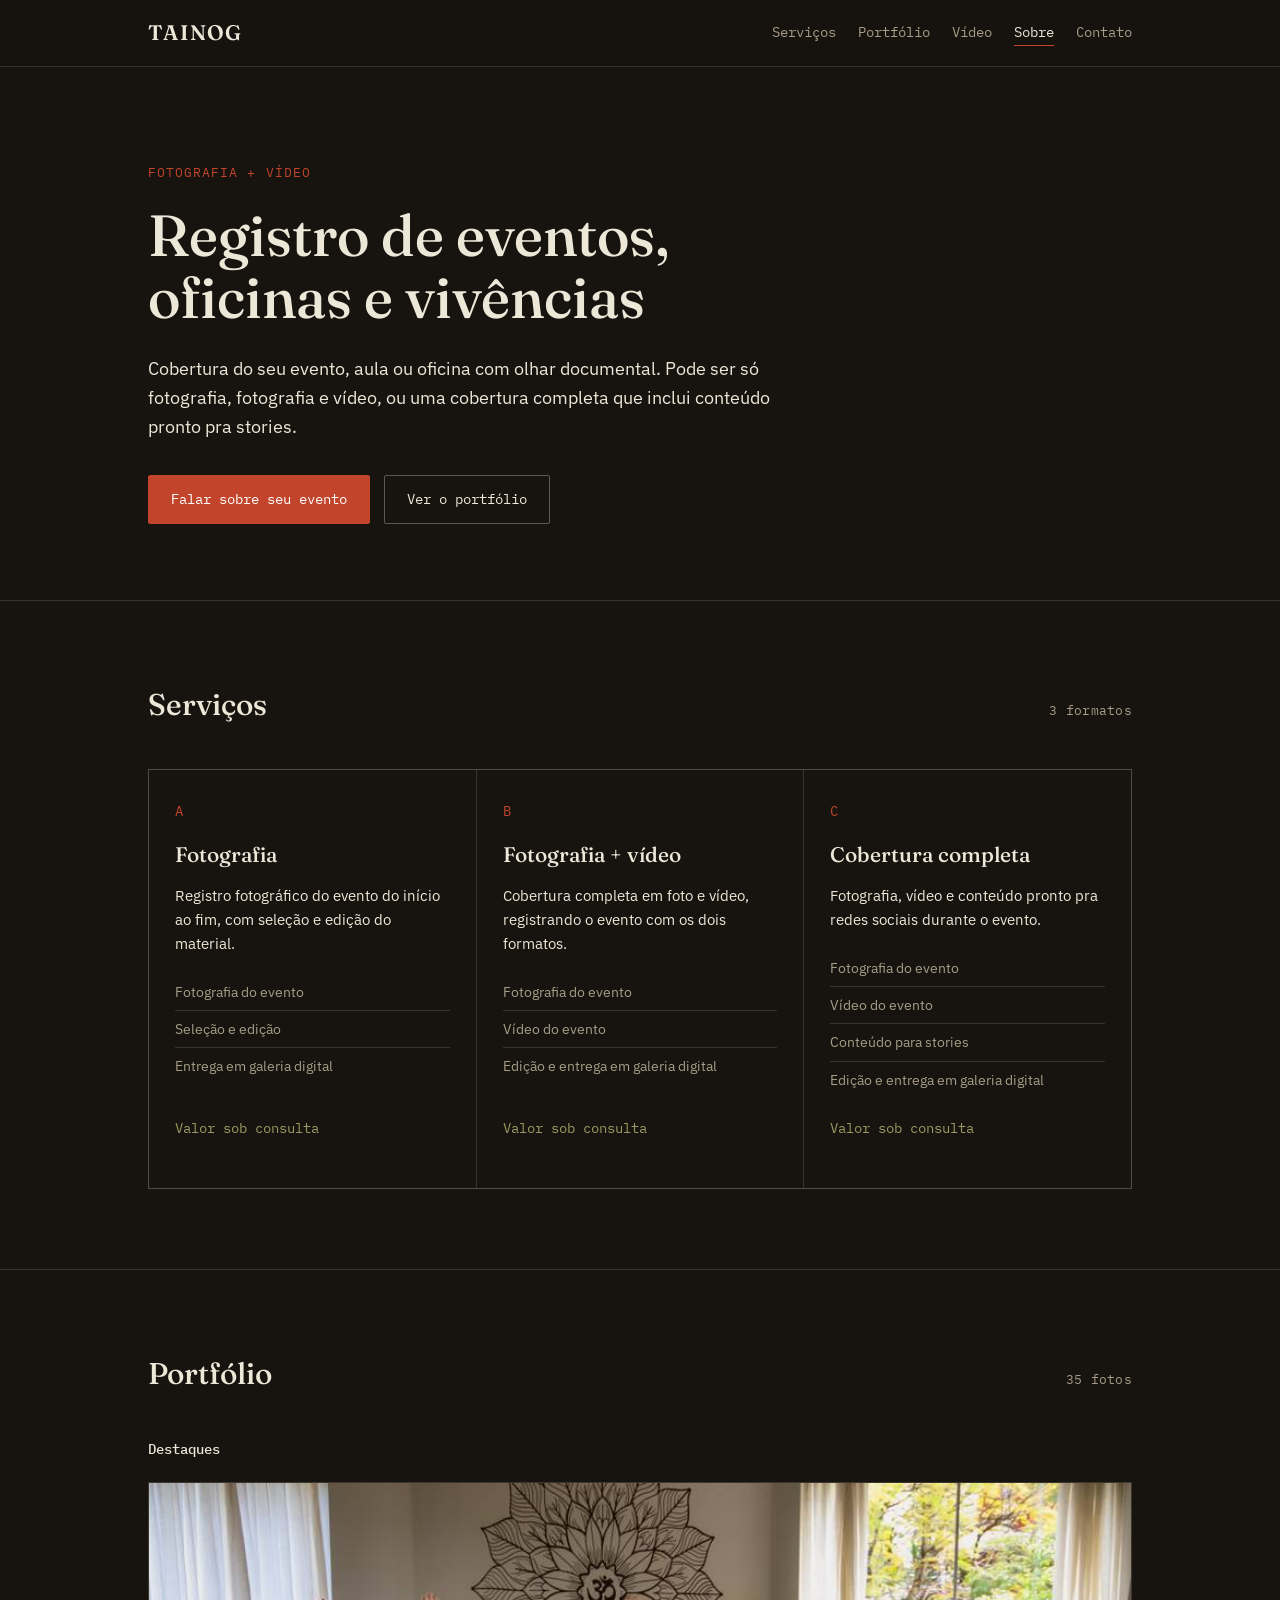
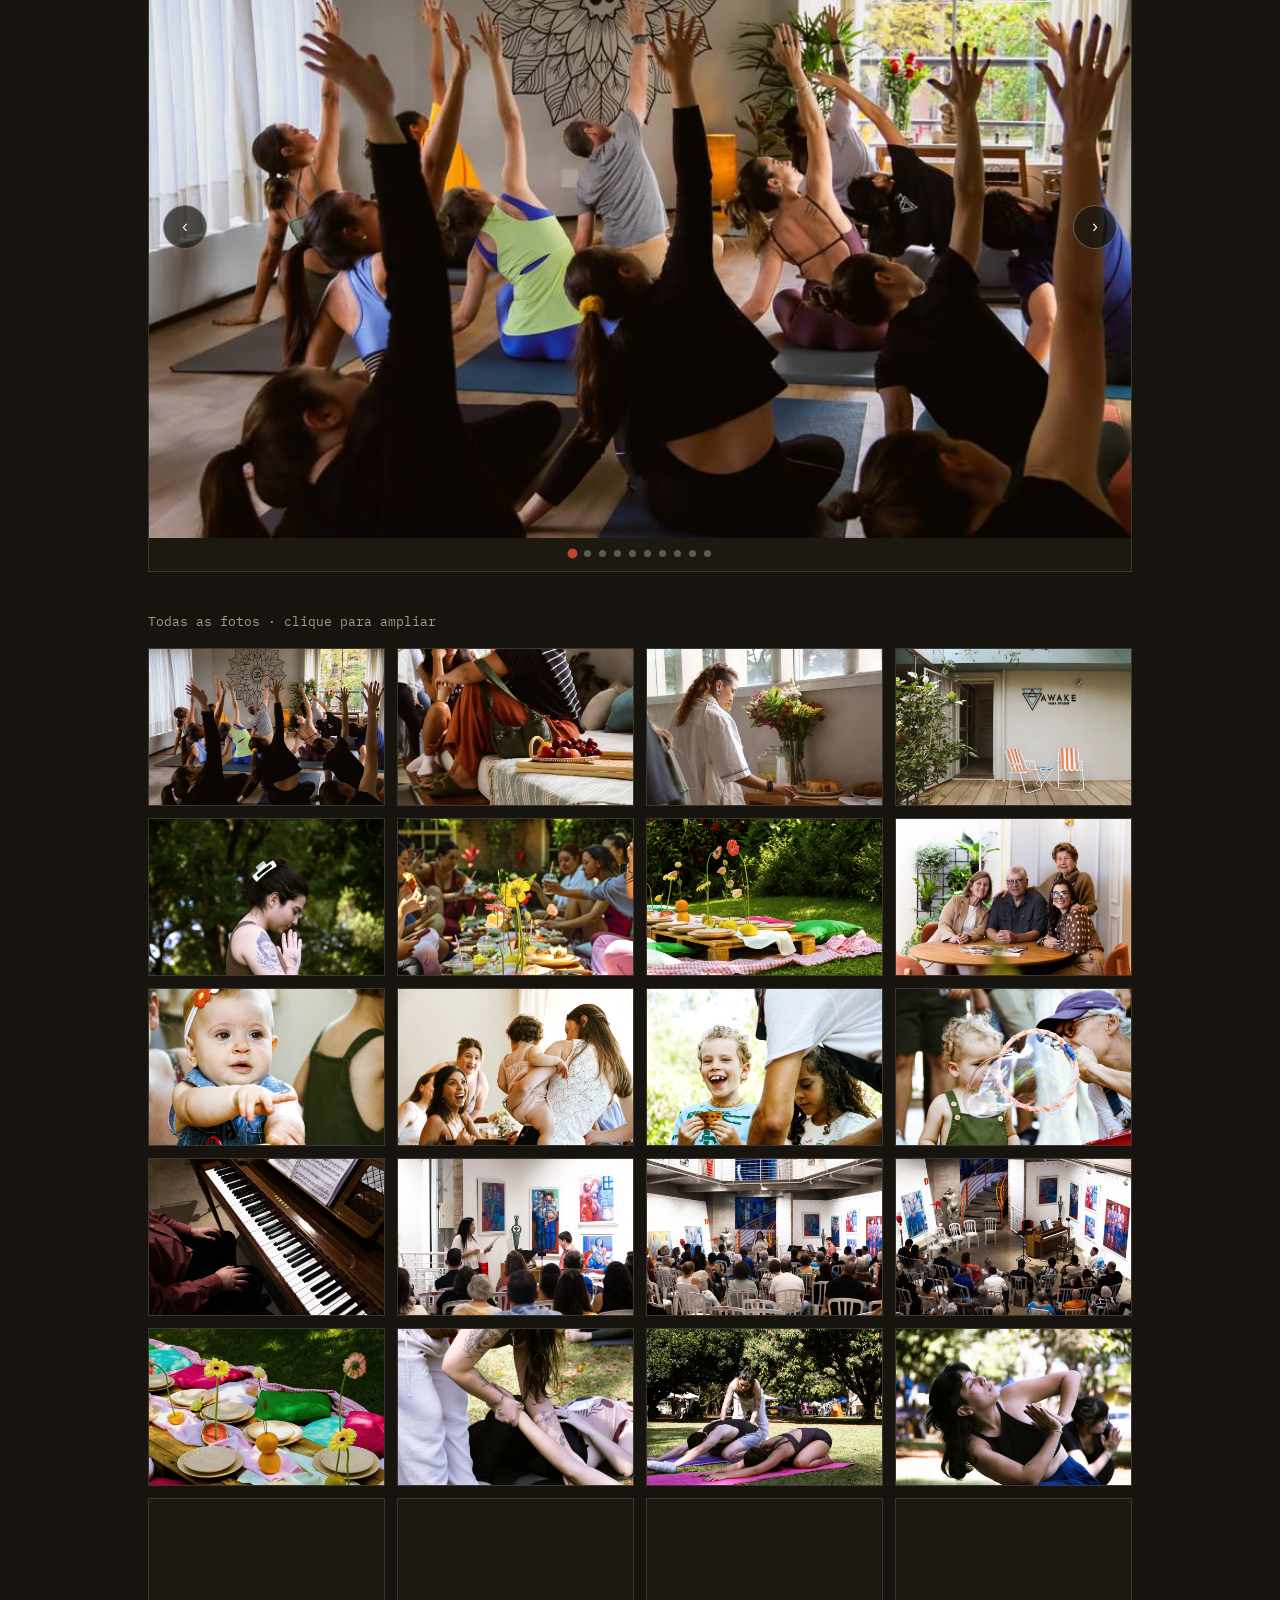
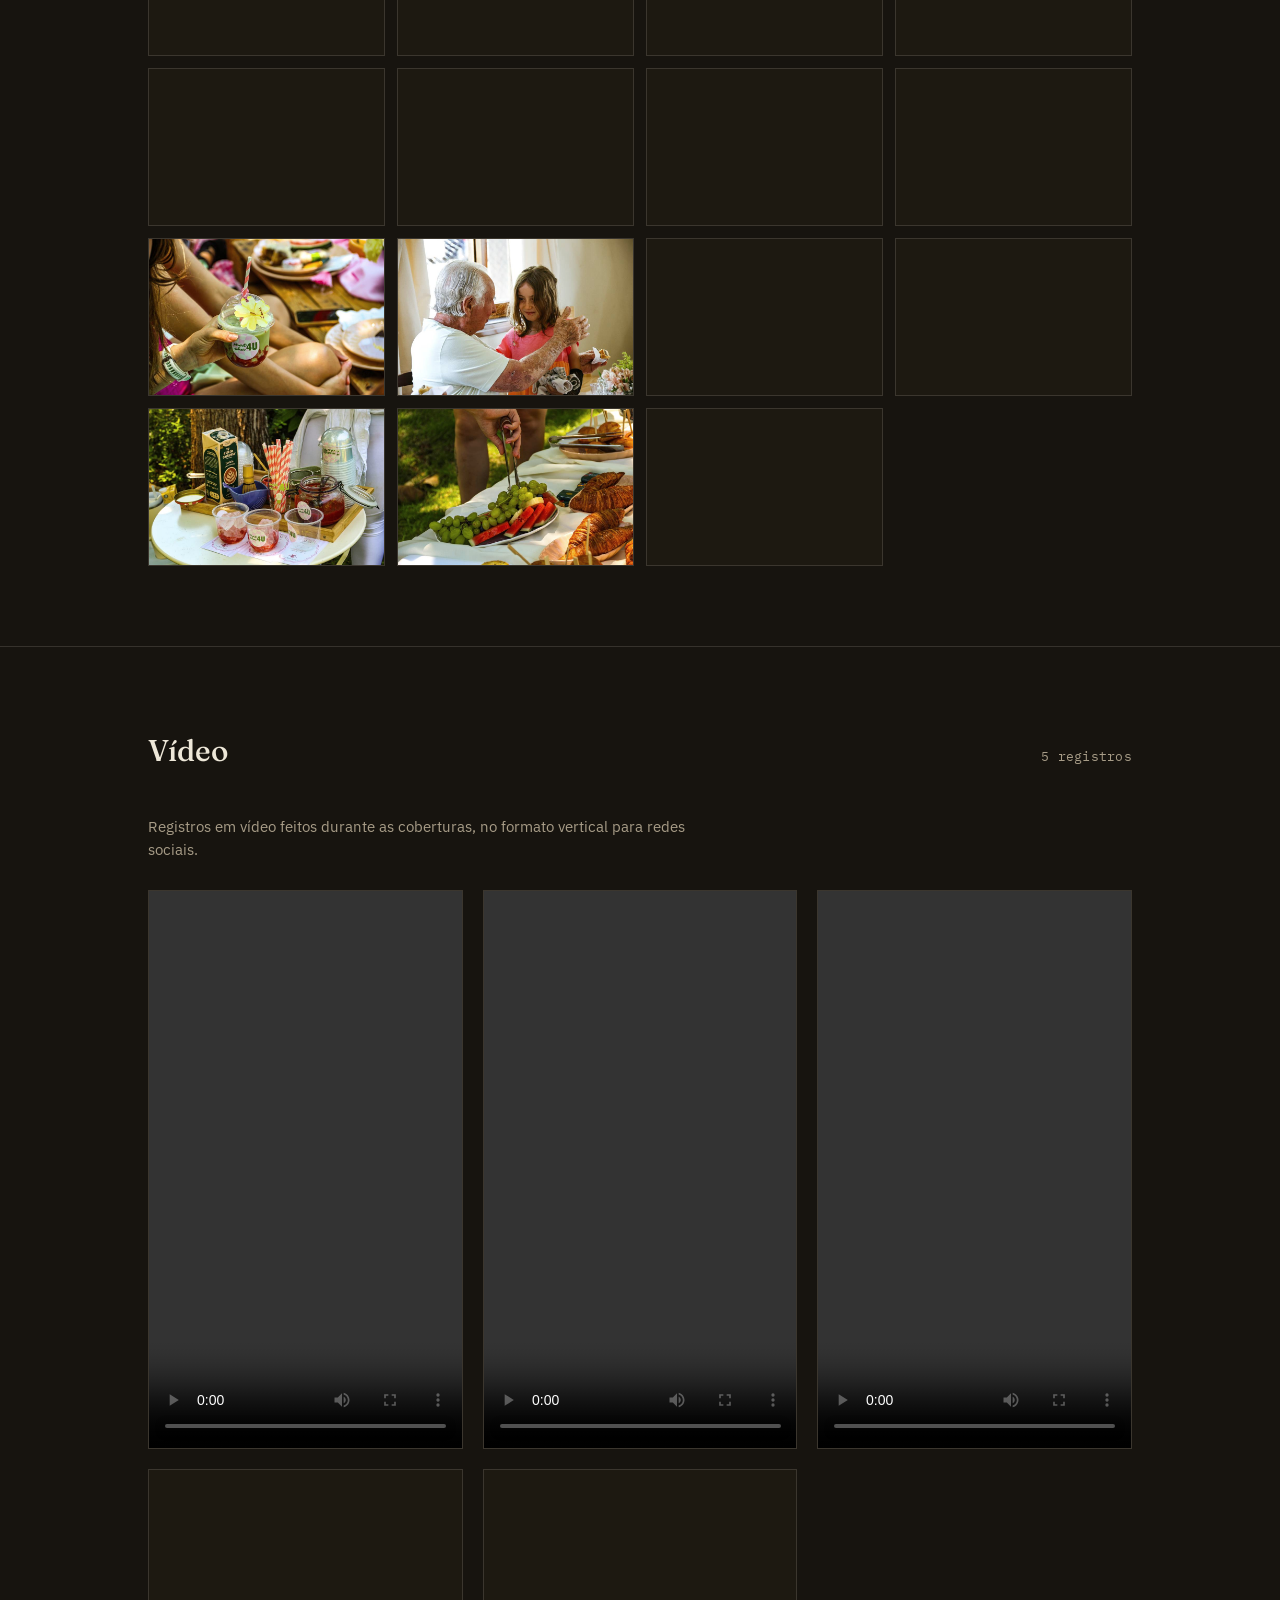
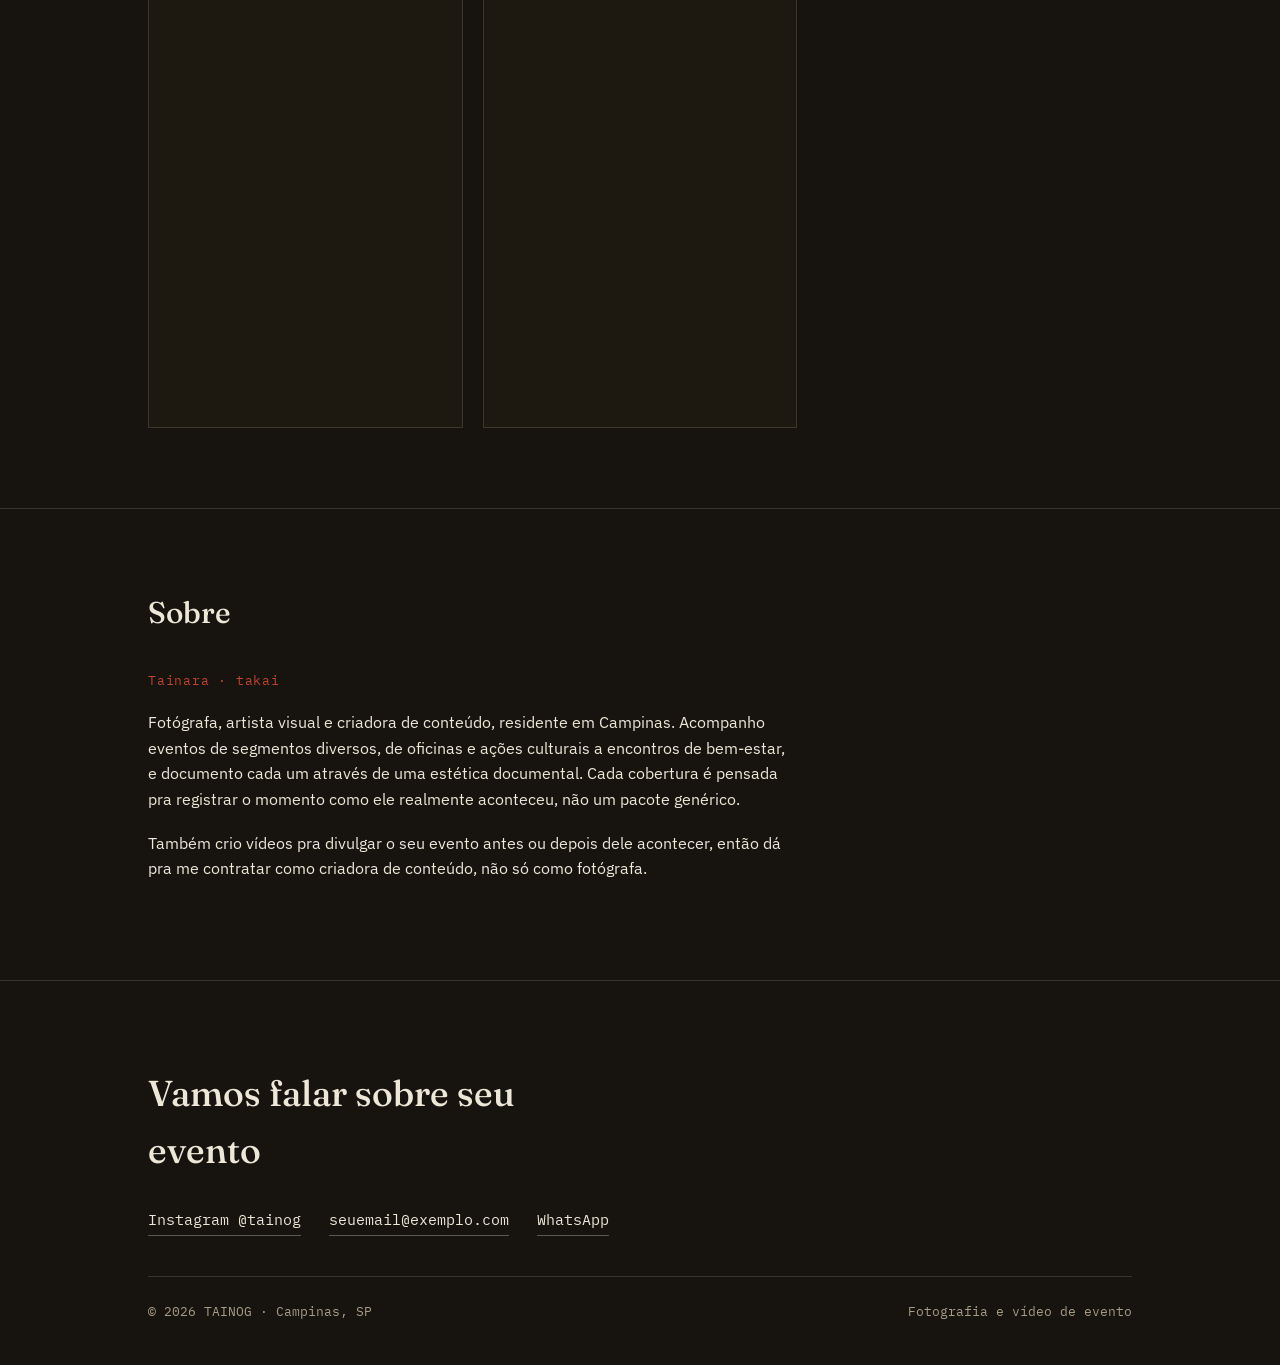
==== index.html @ c6b7bd03 "Transforma o portfólio HTML único em site estático para GitHub Pages O arquivo original tinha 13 MB " ====
<!DOCTYPE html>
<html lang="pt-BR">
<head>
<meta charset="UTF-8">
<meta name="viewport" content="width=device-width, initial-scale=1">
<title>TAINOG — Fotografia e vídeo de evento em Campinas</title>
<meta name="description" content="Cobertura fotográfica e de vídeo para eventos, oficinas e vivências, com olhar documental. Campinas e região.">
<meta name="author" content="Tainara · takai">
<meta name="theme-color" content="#17140f">
<link rel="canonical" href="https://somostakai.github.io/tainog/">

<meta property="og:type" content="website">
<meta property="og:locale" content="pt_BR">
<meta property="og:site_name" content="TAINOG">
<meta property="og:title" content="TAINOG — Fotografia e vídeo de evento">
<meta property="og:description" content="Cobertura fotográfica e de vídeo para eventos, oficinas e vivências, com olhar documental.">
<meta property="og:url" content="https://somostakai.github.io/tainog/">
<meta property="og:image" content="https://somostakai.github.io/tainog/assets/img/portfolio/foto-01.jpg">
<meta name="twitter:card" content="summary_large_image">

<link rel="icon" href="assets/img/favicon.svg" type="image/svg+xml">
<link rel="preconnect" href="https://fonts.googleapis.com">
<link rel="preconnect" href="https://fonts.gstatic.com" crossorigin>
<link href="https://fonts.googleapis.com/css2?family=Fraunces:opsz,wght@9..144,400;9..144,500;9..144,600&amp;family=IBM+Plex+Sans:wght@400;500&amp;family=IBM+Plex+Mono:wght@400;500&amp;display=swap" rel="stylesheet">
<link rel="stylesheet" href="assets/css/style.css">
</head>
<body>

<a class="skip-link" href="#conteudo">Pular para o conteúdo</a>

<header class="site-header">
  <div class="wrap">
    <a class="brand" href="#top">TAINOG</a>
    <button class="nav-toggle" type="button" aria-expanded="false" aria-controls="site-nav">MENU</button>
    <nav class="site-nav" id="site-nav" aria-label="Navegação principal">
      <ul>
        <li><a href="#servicos">Serviços</a></li>
        <li><a href="#portfolio">Portfólio</a></li>
        <li><a href="#video">Vídeo</a></li>
        <li><a href="#sobre">Sobre</a></li>
        <li><a href="#contato">Contato</a></li>
      </ul>
    </nav>
  </div>
</header>

<main id="conteudo">

  <section class="hero" id="top">
    <div class="wrap">
      <p class="eyebrow">Fotografia + vídeo</p>
      <h1>Registro de eventos, oficinas e vivências</h1>
      <p class="lead">Cobertura do seu evento, aula ou oficina com olhar documental. Pode ser só fotografia, fotografia e vídeo, ou uma cobertura completa que inclui conteúdo pronto pra stories.</p>
      <div class="hero-actions">
        <a class="btn btn-primary" href="#contato">Falar sobre seu evento</a>
        <a class="btn btn-ghost" href="#portfolio">Ver o portfólio</a>
      </div>
    </div>
  </section>

  <section class="section" id="servicos">
    <div class="wrap">
      <div class="section-head">
        <h2>Serviços</h2>
        <p class="count mono">3 formatos</p>
      </div>
      <div class="services">

        <article class="service">
          <span class="letter" aria-hidden="true">A</span>
          <h3>Fotografia</h3>
          <p>Registro fotográfico do evento do início ao fim, com seleção e edição do material.</p>
          <ul>
            <li>Fotografia do evento</li>
            <li>Seleção e edição</li>
            <li>Entrega em galeria digital</li>
          </ul>
          <p class="price">Valor sob consulta</p>
        </article>

        <article class="service">
          <span class="letter" aria-hidden="true">B</span>
          <h3>Fotografia + vídeo</h3>
          <p>Cobertura completa em foto e vídeo, registrando o evento com os dois formatos.</p>
          <ul>
            <li>Fotografia do evento</li>
            <li>Vídeo do evento</li>
            <li>Edição e entrega em galeria digital</li>
          </ul>
          <p class="price">Valor sob consulta</p>
        </article>

        <article class="service">
          <span class="letter" aria-hidden="true">C</span>
          <h3>Cobertura completa</h3>
          <p>Fotografia, vídeo e conteúdo pronto pra redes sociais durante o evento.</p>
          <ul>
            <li>Fotografia do evento</li>
            <li>Vídeo do evento</li>
            <li>Conteúdo para stories</li>
            <li>Edição e entrega em galeria digital</li>
          </ul>
          <p class="price">Valor sob consulta</p>
        </article>

      </div>
    </div>
  </section>

  <section class="section" id="portfolio">
    <div class="wrap">
      <div class="section-head">
        <h2>Portfólio</h2>
        <p class="count mono">35 fotos</p>
      </div>

      <h3 class="subhead">Destaques</h3>

      <div class="carousel" id="carousel" role="region" aria-roledescription="carrossel" aria-label="Fotos em destaque">
        <div class="carousel-viewport">
          <div class="carousel-slide is-active" role="group" aria-roledescription="slide" aria-label="Foto 1 de 10">
            <img src="assets/img/portfolio/foto-01.jpg" width="900" height="600" alt="Registro fotográfico de evento — foto 1" loading="eager" decoding="async" fetchpriority="high">
          </div>
          <div class="carousel-slide" aria-hidden="true" role="group" aria-roledescription="slide" aria-label="Foto 2 de 10">
            <img src="assets/img/portfolio/foto-02.jpg" width="900" height="600" alt="Registro fotográfico de evento — foto 2" loading="lazy" decoding="async">
          </div>
          <div class="carousel-slide" aria-hidden="true" role="group" aria-roledescription="slide" aria-label="Foto 3 de 10">
            <img src="assets/img/portfolio/foto-03.jpg" width="900" height="600" alt="Registro fotográfico de evento — foto 3" loading="lazy" decoding="async">
          </div>
          <div class="carousel-slide" aria-hidden="true" role="group" aria-roledescription="slide" aria-label="Foto 4 de 10">
            <img src="assets/img/portfolio/foto-04.jpg" width="900" height="600" alt="Registro fotográfico de evento — foto 4" loading="lazy" decoding="async">
          </div>
          <div class="carousel-slide" aria-hidden="true" role="group" aria-roledescription="slide" aria-label="Foto 5 de 10">
            <img src="assets/img/portfolio/foto-05.jpg" width="900" height="600" alt="Registro fotográfico de evento — foto 5" loading="lazy" decoding="async">
          </div>
          <div class="carousel-slide" aria-hidden="true" role="group" aria-roledescription="slide" aria-label="Foto 6 de 10">
            <img src="assets/img/portfolio/foto-06.jpg" width="900" height="600" alt="Registro fotográfico de evento — foto 6" loading="lazy" decoding="async">
          </div>
          <div class="carousel-slide" aria-hidden="true" role="group" aria-roledescription="slide" aria-label="Foto 7 de 10">
            <img src="assets/img/portfolio/foto-07.jpg" width="900" height="600" alt="Registro fotográfico de evento — foto 7" loading="lazy" decoding="async">
          </div>
          <div class="carousel-slide" aria-hidden="true" role="group" aria-roledescription="slide" aria-label="Foto 8 de 10">
            <img src="assets/img/portfolio/foto-08.jpg" width="900" height="600" alt="Registro fotográfico de evento — foto 8" loading="lazy" decoding="async">
          </div>
          <div class="carousel-slide" aria-hidden="true" role="group" aria-roledescription="slide" aria-label="Foto 9 de 10">
            <img src="assets/img/portfolio/foto-09.jpg" width="900" height="600" alt="Registro fotográfico de evento — foto 9" loading="lazy" decoding="async">
          </div>
          <div class="carousel-slide" aria-hidden="true" role="group" aria-roledescription="slide" aria-label="Foto 10 de 10">
            <img src="assets/img/portfolio/foto-10.jpg" width="900" height="600" alt="Registro fotográfico de evento — foto 10" loading="lazy" decoding="async">
          </div>
        </div>
        <button class="carousel-btn carousel-prev" type="button" aria-label="Foto anterior">&#8249;</button>
        <button class="carousel-btn carousel-next" type="button" aria-label="Próxima foto">&#8250;</button>
        <div class="carousel-dots" id="carousel-dots"></div>
      </div>

      <p class="gallery-label">Todas as fotos · clique para ampliar</p>
      <ul class="gallery" id="gallery">
          <li>
            <button type="button" aria-label="Abrir foto 1 de 35 em tela cheia">
              <img src="assets/img/portfolio/foto-01.jpg" data-full="assets/img/portfolio/foto-01.jpg" width="900" height="600" alt="Registro fotográfico de evento — foto 1" loading="lazy" decoding="async">
            </button>
          </li>
          <li>
            <button type="button" aria-label="Abrir foto 2 de 35 em tela cheia">
              <img src="assets/img/portfolio/foto-02.jpg" data-full="assets/img/portfolio/foto-02.jpg" width="900" height="600" alt="Registro fotográfico de evento — foto 2" loading="lazy" decoding="async">
            </button>
          </li>
          <li>
            <button type="button" aria-label="Abrir foto 3 de 35 em tela cheia">
              <img src="assets/img/portfolio/foto-03.jpg" data-full="assets/img/portfolio/foto-03.jpg" width="900" height="600" alt="Registro fotográfico de evento — foto 3" loading="lazy" decoding="async">
            </button>
          </li>
          <li>
            <button type="button" aria-label="Abrir foto 4 de 35 em tela cheia">
              <img src="assets/img/portfolio/foto-04.jpg" data-full="assets/img/portfolio/foto-04.jpg" width="900" height="600" alt="Registro fotográfico de evento — foto 4" loading="lazy" decoding="async">
            </button>
          </li>
          <li>
            <button type="button" aria-label="Abrir foto 5 de 35 em tela cheia">
              <img src="assets/img/portfolio/foto-05.jpg" data-full="assets/img/portfolio/foto-05.jpg" width="900" height="600" alt="Registro fotográfico de evento — foto 5" loading="lazy" decoding="async">
            </button>
          </li>
          <li>
            <button type="button" aria-label="Abrir foto 6 de 35 em tela cheia">
              <img src="assets/img/portfolio/foto-06.jpg" data-full="assets/img/portfolio/foto-06.jpg" width="900" height="600" alt="Registro fotográfico de evento — foto 6" loading="lazy" decoding="async">
            </button>
          </li>
          <li>
            <button type="button" aria-label="Abrir foto 7 de 35 em tela cheia">
              <img src="assets/img/portfolio/foto-07.jpg" data-full="assets/img/portfolio/foto-07.jpg" width="900" height="600" alt="Registro fotográfico de evento — foto 7" loading="lazy" decoding="async">
            </button>
          </li>
          <li>
            <button type="button" aria-label="Abrir foto 8 de 35 em tela cheia">
              <img src="assets/img/portfolio/foto-08.jpg" data-full="assets/img/portfolio/foto-08.jpg" width="900" height="600" alt="Registro fotográfico de evento — foto 8" loading="lazy" decoding="async">
            </button>
          </li>
          <li>
            <button type="button" aria-label="Abrir foto 9 de 35 em tela cheia">
              <img src="assets/img/portfolio/foto-09.jpg" data-full="assets/img/portfolio/foto-09.jpg" width="900" height="600" alt="Registro fotográfico de evento — foto 9" loading="lazy" decoding="async">
            </button>
          </li>
          <li>
            <button type="button" aria-label="Abrir foto 10 de 35 em tela cheia">
              <img src="assets/img/portfolio/foto-10.jpg" data-full="assets/img/portfolio/foto-10.jpg" width="900" height="600" alt="Registro fotográfico de evento — foto 10" loading="lazy" decoding="async">
            </button>
          </li>
          <li>
            <button type="button" aria-label="Abrir foto 11 de 35 em tela cheia">
              <img src="assets/img/portfolio/foto-11.jpg" data-full="assets/img/portfolio/foto-11.jpg" width="900" height="600" alt="Registro fotográfico de evento — foto 11" loading="lazy" decoding="async">
            </button>
          </li>
          <li>
            <button type="button" aria-label="Abrir foto 12 de 35 em tela cheia">
              <img src="assets/img/portfolio/foto-12.jpg" data-full="assets/img/portfolio/foto-12.jpg" width="900" height="600" alt="Registro fotográfico de evento — foto 12" loading="lazy" decoding="async">
            </button>
          </li>
          <li>
            <button type="button" aria-label="Abrir foto 13 de 35 em tela cheia">
              <img src="assets/img/portfolio/foto-13.jpg" data-full="assets/img/portfolio/foto-13.jpg" width="900" height="600" alt="Registro fotográfico de evento — foto 13" loading="lazy" decoding="async">
            </button>
          </li>
          <li>
            <button type="button" aria-label="Abrir foto 14 de 35 em tela cheia">
              <img src="assets/img/portfolio/foto-14.jpg" data-full="assets/img/portfolio/foto-14.jpg" width="900" height="600" alt="Registro fotográfico de evento — foto 14" loading="lazy" decoding="async">
            </button>
          </li>
          <li>
            <button type="button" aria-label="Abrir foto 15 de 35 em tela cheia">
              <img src="assets/img/portfolio/foto-15.jpg" data-full="assets/img/portfolio/foto-15.jpg" width="900" height="600" alt="Registro fotográfico de evento — foto 15" loading="lazy" decoding="async">
            </button>
          </li>
          <li>
            <button type="button" aria-label="Abrir foto 16 de 35 em tela cheia">
              <img src="assets/img/portfolio/foto-16.jpg" data-full="assets/img/portfolio/foto-16.jpg" width="900" height="600" alt="Registro fotográfico de evento — foto 16" loading="lazy" decoding="async">
            </button>
          </li>
          <li>
            <button type="button" aria-label="Abrir foto 17 de 35 em tela cheia">
              <img src="assets/img/portfolio/foto-17.jpg" data-full="assets/img/portfolio/foto-17.jpg" width="900" height="600" alt="Registro fotográfico de evento — foto 17" loading="lazy" decoding="async">
            </button>
          </li>
          <li>
            <button type="button" aria-label="Abrir foto 18 de 35 em tela cheia">
              <img src="assets/img/portfolio/foto-18.jpg" data-full="assets/img/portfolio/foto-18.jpg" width="900" height="600" alt="Registro fotográfico de evento — foto 18" loading="lazy" decoding="async">
            </button>
          </li>
          <li>
            <button type="button" aria-label="Abrir foto 19 de 35 em tela cheia">
              <img src="assets/img/portfolio/foto-19.jpg" data-full="assets/img/portfolio/foto-19.jpg" width="900" height="600" alt="Registro fotográfico de evento — foto 19" loading="lazy" decoding="async">
            </button>
          </li>
          <li>
            <button type="button" aria-label="Abrir foto 20 de 35 em tela cheia">
              <img src="assets/img/portfolio/foto-20.jpg" data-full="assets/img/portfolio/foto-20.jpg" width="900" height="600" alt="Registro fotográfico de evento — foto 20" loading="lazy" decoding="async">
            </button>
          </li>
          <li>
            <button type="button" aria-label="Abrir foto 21 de 35 em tela cheia">
              <img src="assets/img/portfolio/foto-21.jpg" data-full="assets/img/portfolio/foto-21.jpg" width="900" height="600" alt="Registro fotográfico de evento — foto 21" loading="lazy" decoding="async">
            </button>
          </li>
          <li>
            <button type="button" aria-label="Abrir foto 22 de 35 em tela cheia">
              <img src="assets/img/portfolio/foto-22.jpg" data-full="assets/img/portfolio/foto-22.jpg" width="900" height="600" alt="Registro fotográfico de evento — foto 22" loading="lazy" decoding="async">
            </button>
          </li>
          <li>
            <button type="button" aria-label="Abrir foto 23 de 35 em tela cheia">
              <img src="assets/img/portfolio/foto-23.jpg" data-full="assets/img/portfolio/foto-23.jpg" width="900" height="600" alt="Registro fotográfico de evento — foto 23" loading="lazy" decoding="async">
            </button>
          </li>
          <li>
            <button type="button" aria-label="Abrir foto 24 de 35 em tela cheia">
              <img src="assets/img/portfolio/foto-24.jpg" data-full="assets/img/portfolio/foto-24.jpg" width="900" height="600" alt="Registro fotográfico de evento — foto 24" loading="lazy" decoding="async">
            </button>
          </li>
          <li>
            <button type="button" aria-label="Abrir foto 25 de 35 em tela cheia">
              <img src="assets/img/portfolio/foto-25.jpg" data-full="assets/img/portfolio/foto-25.jpg" width="900" height="600" alt="Registro fotográfico de evento — foto 25" loading="lazy" decoding="async">
            </button>
          </li>
          <li>
            <button type="button" aria-label="Abrir foto 26 de 35 em tela cheia">
              <img src="assets/img/portfolio/foto-26.jpg" data-full="assets/img/portfolio/foto-26.jpg" width="900" height="600" alt="Registro fotográfico de evento — foto 26" loading="lazy" decoding="async">
            </button>
          </li>
          <li>
            <button type="button" aria-label="Abrir foto 27 de 35 em tela cheia">
              <img src="assets/img/portfolio/foto-27.jpg" data-full="assets/img/portfolio/foto-27.jpg" width="900" height="600" alt="Registro fotográfico de evento — foto 27" loading="lazy" decoding="async">
            </button>
          </li>
          <li>
            <button type="button" aria-label="Abrir foto 28 de 35 em tela cheia">
              <img src="assets/img/portfolio/foto-28.jpg" data-full="assets/img/portfolio/foto-28.jpg" width="900" height="600" alt="Registro fotográfico de evento — foto 28" loading="lazy" decoding="async">
            </button>
          </li>
          <li>
            <button type="button" aria-label="Abrir foto 29 de 35 em tela cheia">
              <img src="assets/img/portfolio/foto-29.jpg" data-full="assets/img/portfolio/foto-29.jpg" width="900" height="600" alt="Registro fotográfico de evento — foto 29" loading="lazy" decoding="async">
            </button>
          </li>
          <li>
            <button type="button" aria-label="Abrir foto 30 de 35 em tela cheia">
              <img src="assets/img/portfolio/foto-30.jpg" data-full="assets/img/portfolio/foto-30.jpg" width="900" height="600" alt="Registro fotográfico de evento — foto 30" loading="lazy" decoding="async">
            </button>
          </li>
          <li>
            <button type="button" aria-label="Abrir foto 31 de 35 em tela cheia">
              <img src="assets/img/portfolio/foto-31.jpg" data-full="assets/img/portfolio/foto-31.jpg" width="900" height="600" alt="Registro fotográfico de evento — foto 31" loading="lazy" decoding="async">
            </button>
          </li>
          <li>
            <button type="button" aria-label="Abrir foto 32 de 35 em tela cheia">
              <img src="assets/img/portfolio/foto-32.jpg" data-full="assets/img/portfolio/foto-32.jpg" width="900" height="600" alt="Registro fotográfico de evento — foto 32" loading="lazy" decoding="async">
            </button>
          </li>
          <li>
            <button type="button" aria-label="Abrir foto 33 de 35 em tela cheia">
              <img src="assets/img/portfolio/foto-33.jpg" data-full="assets/img/portfolio/foto-33.jpg" width="900" height="600" alt="Registro fotográfico de evento — foto 33" loading="lazy" decoding="async">
            </button>
          </li>
          <li>
            <button type="button" aria-label="Abrir foto 34 de 35 em tela cheia">
              <img src="assets/img/portfolio/foto-34.jpg" data-full="assets/img/portfolio/foto-34.jpg" width="900" height="600" alt="Registro fotográfico de evento — foto 34" loading="lazy" decoding="async">
            </button>
          </li>
          <li>
            <button type="button" aria-label="Abrir foto 35 de 35 em tela cheia">
              <img src="assets/img/portfolio/foto-35.jpg" data-full="assets/img/portfolio/foto-35.jpg" width="900" height="600" alt="Registro fotográfico de evento — foto 35" loading="lazy" decoding="async">
            </button>
          </li>
      </ul>
    </div>
  </section>

  <section class="section" id="video">
    <div class="wrap">
      <div class="section-head">
        <h2>Vídeo</h2>
        <p class="count mono">5 registros</p>
      </div>
      <p class="video-note">Registros em vídeo feitos durante as coberturas, no formato vertical para redes sociais.</p>
      <div class="videos">
          <div class="video-frame">
            <video controls playsinline preload="metadata">
              <source src="assets/video/video-01.mp4" type="video/mp4">
              Seu navegador não reproduz este vídeo. <a href="assets/video/video-01.mp4">Baixar o arquivo</a>.
            </video>
          </div>
          <div class="video-frame">
            <video controls playsinline preload="metadata">
              <source src="assets/video/video-02.mp4" type="video/mp4">
              Seu navegador não reproduz este vídeo. <a href="assets/video/video-02.mp4">Baixar o arquivo</a>.
            </video>
          </div>
          <div class="video-frame">
            <video controls playsinline preload="metadata">
              <source src="assets/video/video-03.mp4" type="video/mp4">
              Seu navegador não reproduz este vídeo. <a href="assets/video/video-03.mp4">Baixar o arquivo</a>.
            </video>
          </div>
          <div class="video-frame">
            <iframe src="https://drive.google.com/file/d/1hm8bcv8CFE5IhPTl28ml9BvjUaWAM3V_/preview" title="Vídeo de evento hospedado no Google Drive" allow="autoplay" loading="lazy"></iframe>
          </div>
          <div class="video-frame">
            <iframe src="https://drive.google.com/file/d/1CAW9ilsy2unSzVBIDgT0bZUAwvrjbqSG/preview" title="Vídeo de evento hospedado no Google Drive" allow="autoplay" loading="lazy"></iframe>
          </div>
      </div>
    </div>
  </section>

  <section class="section about" id="sobre">
    <div class="wrap">
      <div class="section-head">
        <h2>Sobre</h2>
      </div>
      <p class="role mono">Tainara · takai</p>
      <p>Fotógrafa, artista visual e criadora de conteúdo, residente em Campinas. Acompanho eventos de segmentos diversos, de oficinas e ações culturais a encontros de bem-estar, e documento cada um através de uma estética documental. Cada cobertura é pensada pra registrar o momento como ele realmente aconteceu, não um pacote genérico.</p>
      <p>Também crio vídeos pra divulgar o seu evento antes ou depois dele acontecer, então dá pra me contratar como criadora de conteúdo, não só como fotógrafa.</p>
    </div>
  </section>

</main>

<footer class="site-footer" id="contato">
  <div class="wrap">
    <h2>Vamos falar sobre seu evento</h2>
    <!-- TODO: trocar o e-mail e o número de WhatsApp pelos dados reais antes de divulgar o site. -->
    <div class="contact-list">
      <a href="https://instagram.com/tainog" target="_blank" rel="noopener">Instagram @tainog</a>
      <a href="mailto:seuemail@exemplo.com">seuemail@exemplo.com</a>
      <a href="https://wa.me/5500000000000" target="_blank" rel="noopener">WhatsApp</a>
    </div>
    <div class="colophon">
      <span>© <span id="year">2026</span> TAINOG · Campinas, SP</span>
      <span>Fotografia e vídeo de evento</span>
    </div>
  </div>
</footer>

<dialog class="lightbox" id="lightbox" aria-label="Foto ampliada">
  <div>
    <img src="" alt="">
    <p class="lightbox-counter"></p>
  </div>
  <button class="lightbox-btn lightbox-close" type="button" aria-label="Fechar">&#10005;</button>
  <button class="lightbox-btn lightbox-prev" type="button" aria-label="Foto anterior">&#8249;</button>
  <button class="lightbox-btn lightbox-next" type="button" aria-label="Próxima foto">&#8250;</button>
</dialog>

<script type="application/ld+json">
{
  "@context": "https://schema.org",
  "@type": "ProfessionalService",
  "name": "TAINOG",
  "description": "Fotografia e vídeo de eventos, oficinas e vivências, com olhar documental.",
  "url": "https://somostakai.github.io/tainog/",
  "image": "https://somostakai.github.io/tainog/assets/img/portfolio/foto-01.jpg",
  "areaServed": "Campinas, SP",
  "address": {
    "@type": "PostalAddress",
    "addressLocality": "Campinas",
    "addressRegion": "SP",
    "addressCountry": "BR"
  },
  "sameAs": ["https://instagram.com/tainog"],
  "founder": {
    "@type": "Person",
    "name": "Tainara"
  }
}
</script>

<script src="assets/js/main.js" defer></script>
</body>
</html>
---- assets/css/style.css ----
/* ==========================================================================
   TAINOG — portfólio de fotografia e vídeo
   Tokens, layout e componentes
   ========================================================================== */

:root {
  --paper:      #17140f;
  --paper-2:    #1d1911;
  --paper-3:    #221d14;
  --text:       #ede7d8;
  --muted:      #a79c87;
  --red:        #c1442b;
  --olive:      #9a9863;
  --line:       rgba(237, 231, 216, 0.14);
  --line-strong:rgba(237, 231, 216, 0.32);

  --font-display: 'Fraunces', Georgia, 'Times New Roman', serif;
  --font-body:    'IBM Plex Sans', -apple-system, BlinkMacSystemFont, 'Segoe UI', sans-serif;
  --font-mono:    'IBM Plex Mono', ui-monospace, SFMono-Regular, Menlo, monospace;

  --wrap:    1040px;
  --gutter:  28px;
  --radius:  2px;
  --ease:    cubic-bezier(0.4, 0, 0.2, 1);
}

*,
*::before,
*::after { box-sizing: border-box; }

html {
  scroll-behavior: smooth;
  scroll-padding-top: 80px;
  -webkit-text-size-adjust: 100%;
}

body {
  margin: 0;
  background: var(--paper);
  color: var(--text);
  font-family: var(--font-body);
  font-size: 16px;
  line-height: 1.6;
  -webkit-font-smoothing: antialiased;
}

img, video, iframe { display: block; max-width: 100%; }

a { color: inherit; }

:focus-visible {
  outline: 2px solid var(--red);
  outline-offset: 3px;
}

.wrap {
  width: 100%;
  max-width: var(--wrap);
  margin: 0 auto;
  padding: 0 var(--gutter);
}

.mono { font-family: var(--font-mono); letter-spacing: 0.02em; }
.muted { color: var(--muted); }

.skip-link {
  position: absolute;
  left: -9999px;
  top: 0;
  z-index: 100;
  background: var(--red);
  color: #fff;
  padding: 10px 16px;
  font-family: var(--font-mono);
  font-size: 13px;
}
.skip-link:focus { left: 8px; top: 8px; }

/* --------------------------------------------------------------- header -- */

.site-header {
  position: sticky;
  top: 0;
  z-index: 40;
  background: color-mix(in srgb, var(--paper) 88%, transparent);
  backdrop-filter: blur(10px);
  border-bottom: 1px solid var(--line);
}

.site-header .wrap {
  display: flex;
  align-items: center;
  justify-content: space-between;
  gap: 16px;
  min-height: 66px;
}

.brand {
  font-family: var(--font-display);
  font-size: 21px;
  font-weight: 600;
  letter-spacing: 0.06em;
  text-decoration: none;
}

.site-nav ul {
  display: flex;
  gap: 22px;
  list-style: none;
  margin: 0;
  padding: 0;
  font-family: var(--font-mono);
  font-size: 13.5px;
}

.site-nav a {
  color: var(--muted);
  text-decoration: none;
  padding: 4px 0;
  border-bottom: 1px solid transparent;
  transition: color 0.2s var(--ease), border-color 0.2s var(--ease);
}

.site-nav a:hover,
.site-nav a[aria-current="true"] {
  color: var(--text);
  border-bottom-color: var(--red);
}

.nav-toggle {
  display: none;
  background: none;
  border: 1px solid var(--line);
  color: var(--text);
  font-family: var(--font-mono);
  font-size: 12px;
  letter-spacing: 0.08em;
  padding: 8px 12px;
  cursor: pointer;
  border-radius: var(--radius);
}
.nav-toggle:hover { border-color: var(--line-strong); }

/* ----------------------------------------------------------------- hero -- */

.hero {
  padding: clamp(56px, 9vw, 96px) 0 clamp(48px, 7vw, 76px);
  border-bottom: 1px solid var(--line);
}

.hero .eyebrow {
  font-family: var(--font-mono);
  font-size: 13px;
  color: var(--red);
  margin: 0 0 20px;
  letter-spacing: 0.08em;
  text-transform: uppercase;
}

.hero h1 {
  font-family: var(--font-display);
  font-weight: 500;
  font-size: clamp(34px, 6vw, 58px);
  line-height: 1.08;
  margin: 0 0 26px;
  max-width: 16ch;
}

.hero .lead {
  max-width: 58ch;
  font-size: clamp(16px, 2vw, 18px);
  margin: 0;
}

.hero-actions {
  display: flex;
  flex-wrap: wrap;
  gap: 14px;
  margin-top: 34px;
}

.btn {
  display: inline-flex;
  align-items: center;
  gap: 8px;
  font-family: var(--font-mono);
  font-size: 14px;
  text-decoration: none;
  padding: 12px 22px;
  border: 1px solid var(--line-strong);
  border-radius: var(--radius);
  transition: background 0.2s var(--ease), border-color 0.2s var(--ease), color 0.2s var(--ease);
}

.btn-primary {
  background: var(--red);
  border-color: var(--red);
  color: #fff;
}
.btn-primary:hover { background: #a93924; border-color: #a93924; }

.btn-ghost:hover {
  background: var(--paper-2);
  border-color: var(--text);
}

/* -------------------------------------------------------------- section -- */

.section {
  padding: clamp(52px, 8vw, 80px) 0;
  border-bottom: 1px solid var(--line);
}

.section-head {
  display: flex;
  justify-content: space-between;
  align-items: baseline;
  gap: 16px;
  margin-bottom: 34px;
}

.section-head h2 {
  font-family: var(--font-display);
  font-weight: 500;
  font-size: clamp(24px, 3.4vw, 30px);
  margin: 0;
}

.section-head .count {
  font-family: var(--font-mono);
  font-size: 13px;
  color: var(--muted);
  white-space: nowrap;
}

.subhead {
  font-family: var(--font-mono);
  font-size: 14px;
  margin: 0 0 22px;
  font-weight: 500;
}

/* ------------------------------------------------------------- serviços -- */

.services {
  display: grid;
  grid-template-columns: repeat(3, 1fr);
  gap: 1px;
  background: var(--line);
  border: 1px solid var(--line);
}

.service {
  background: var(--paper);
  padding: 30px 26px;
  display: flex;
  flex-direction: column;
}

.service .letter {
  font-family: var(--font-mono);
  color: var(--red);
  font-size: 14px;
  margin-bottom: 16px;
  display: block;
}

.service h3 {
  font-family: var(--font-display);
  font-weight: 500;
  font-size: 21px;
  margin: 0 0 12px;
}

.service > p {
  font-size: 15px;
  margin: 0 0 18px;
}

.service ul {
  list-style: none;
  padding: 0;
  margin: 0 0 20px;
  font-size: 14px;
  color: var(--muted);
}

.service li {
  padding: 7px 0;
  border-top: 1px solid var(--line);
}
.service li:first-child { border-top: none; }

.service .price {
  margin-top: auto;
  font-family: var(--font-mono);
  font-size: 13.5px;
  color: var(--olive);
}

/* ------------------------------------------------------------- carousel -- */

.carousel {
  position: relative;
  border: 1px solid var(--line);
  background: var(--paper-2);
  margin-bottom: 14px;
}

.carousel-viewport {
  position: relative;
  width: 100%;
  aspect-ratio: 3 / 2;
  overflow: hidden;
}

.carousel-slide {
  position: absolute;
  inset: 0;
  opacity: 0;
  transition: opacity 1s var(--ease);
  pointer-events: none;
}
.carousel-slide.is-active { opacity: 1; pointer-events: auto; }

.carousel-slide img {
  width: 100%;
  height: 100%;
  object-fit: cover;
}

.carousel-btn {
  position: absolute;
  top: 50%;
  transform: translateY(-50%);
  z-index: 2;
  width: 44px;
  height: 44px;
  display: grid;
  place-items: center;
  background: color-mix(in srgb, var(--paper) 70%, transparent);
  border: 1px solid var(--line-strong);
  color: var(--text);
  font-size: 18px;
  cursor: pointer;
  border-radius: 50%;
  transition: background 0.2s var(--ease);
}
.carousel-btn:hover { background: var(--paper); }
.carousel-prev { left: 14px; }
.carousel-next { right: 14px; }

.carousel-dots {
  display: flex;
  justify-content: center;
  gap: 8px;
  padding: 12px 0 14px;
}

.carousel-dots button {
  width: 7px;
  height: 7px;
  padding: 0;
  border-radius: 50%;
  border: none;
  background: var(--line-strong);
  cursor: pointer;
  transition: background 0.2s var(--ease), transform 0.2s var(--ease);
}
.carousel-dots button[aria-current="true"] {
  background: var(--red);
  transform: scale(1.4);
}

/* -------------------------------------------------------------- galeria -- */

.gallery-label {
  font-family: var(--font-mono);
  font-size: 13px;
  color: var(--muted);
  margin: 40px 0 16px;
}

.gallery {
  display: grid;
  grid-template-columns: repeat(4, 1fr);
  gap: 12px;
  list-style: none;
  margin: 0;
  padding: 0;
}

.gallery button {
  display: block;
  width: 100%;
  padding: 0;
  border: 1px solid var(--line);
  background: var(--paper-2);
  cursor: pointer;
  overflow: hidden;
  aspect-ratio: 3 / 2;
}

.gallery img {
  width: 100%;
  height: 100%;
  object-fit: cover;
  filter: grayscale(12%);
  transition: transform 0.5s var(--ease), filter 0.4s var(--ease);
}

.gallery button:hover img,
.gallery button:focus-visible img {
  transform: scale(1.05);
  filter: grayscale(0);
}

/* ------------------------------------------------------------- lightbox -- */

.lightbox {
  position: fixed;
  inset: 0;
  z-index: 90;
  display: none;
  place-items: center;
  background: rgba(10, 8, 5, 0.94);
  padding: 24px;
  border: none;
}
.lightbox[open] { display: grid; }
.lightbox::backdrop { background: rgba(10, 8, 5, 0.94); }

.lightbox img {
  max-width: min(1100px, 100%);
  max-height: 82vh;
  width: auto;
  object-fit: contain;
}

.lightbox-counter {
  font-family: var(--font-mono);
  font-size: 13px;
  color: var(--muted);
  text-align: center;
  margin-top: 14px;
}

.lightbox-btn {
  position: absolute;
  background: rgba(23, 20, 15, 0.72);
  border: 1px solid var(--line-strong);
  color: var(--text);
  width: 46px;
  height: 46px;
  display: grid;
  place-items: center;
  font-size: 20px;
  cursor: pointer;
  border-radius: 50%;
  transition: background 0.2s var(--ease);
}
.lightbox-btn:hover { background: rgba(23, 20, 15, 0.95); border-color: var(--text); }
.lightbox-close { top: 20px; right: 20px; }
.lightbox-prev  { left: 20px;  top: 50%; transform: translateY(-50%); }
.lightbox-next  { right: 20px; top: 50%; transform: translateY(-50%); }

/* --------------------------------------------------------------- vídeos -- */

.video-note {
  font-size: 14.5px;
  color: var(--muted);
  max-width: 62ch;
  margin: 0 0 28px;
}

.videos {
  display: grid;
  grid-template-columns: repeat(3, 1fr);
  gap: 20px;
}

.video-frame {
  aspect-ratio: 9 / 16;
  background: var(--paper-2);
  border: 1px solid var(--line);
  overflow: hidden;
}

.video-frame video,
.video-frame iframe {
  width: 100%;
  height: 100%;
  border: 0;
  object-fit: cover;
}

/* ---------------------------------------------------------------- sobre -- */

.about .role {
  font-family: var(--font-mono);
  font-size: 13px;
  color: var(--red);
  margin-bottom: 18px;
  letter-spacing: 0.06em;
}

.about p {
  max-width: 64ch;
  margin: 0 0 18px;
}

/* -------------------------------------------------------------- contato -- */

.site-footer {
  padding: clamp(56px, 8vw, 84px) 0 44px;
}

.site-footer h2 {
  font-family: var(--font-display);
  font-weight: 500;
  font-size: clamp(26px, 4vw, 36px);
  margin: 0 0 28px;
  max-width: 18ch;
}

.contact-list {
  display: flex;
  flex-wrap: wrap;
  gap: 12px 28px;
  font-family: var(--font-mono);
  font-size: 15px;
  margin-bottom: 40px;
}

.contact-list a {
  text-decoration: none;
  border-bottom: 1px solid var(--line-strong);
  padding-bottom: 3px;
  transition: border-color 0.2s var(--ease), color 0.2s var(--ease);
}
.contact-list a:hover { border-bottom-color: var(--red); color: var(--red); }

.colophon {
  display: flex;
  flex-wrap: wrap;
  justify-content: space-between;
  gap: 10px;
  padding-top: 24px;
  border-top: 1px solid var(--line);
  font-family: var(--font-mono);
  font-size: 12.5px;
  color: var(--muted);
}

/* ---------------------------------------------------------- responsivo -- */

@media (max-width: 900px) {
  .services { grid-template-columns: 1fr; }
  .gallery  { grid-template-columns: repeat(3, 1fr); }
  .videos   { grid-template-columns: repeat(2, 1fr); }
}

@media (max-width: 640px) {
  :root { --gutter: 20px; }

  .nav-toggle { display: block; }

  .site-nav {
    display: none;
    position: absolute;
    top: 100%;
    left: 0;
    right: 0;
    background: var(--paper);
    border-bottom: 1px solid var(--line);
    padding: 8px var(--gutter) 18px;
  }
  .site-nav.is-open { display: block; }
  .site-nav ul { flex-direction: column; gap: 0; font-size: 15px; }
  .site-nav li { border-top: 1px solid var(--line); }
  .site-nav a { display: block; padding: 14px 0; }

  .gallery { grid-template-columns: repeat(2, 1fr); gap: 8px; }
  .videos  { grid-template-columns: 1fr; max-width: 340px; }
  .carousel-btn { width: 38px; height: 38px; }
  .hero-actions .btn { flex: 1 1 100%; justify-content: center; }
}

@media (prefers-reduced-motion: reduce) {
  html { scroll-behavior: auto; }
  *, *::before, *::after {
    animation-duration: 0.01ms !important;
    transition-duration: 0.01ms !important;
  }
}
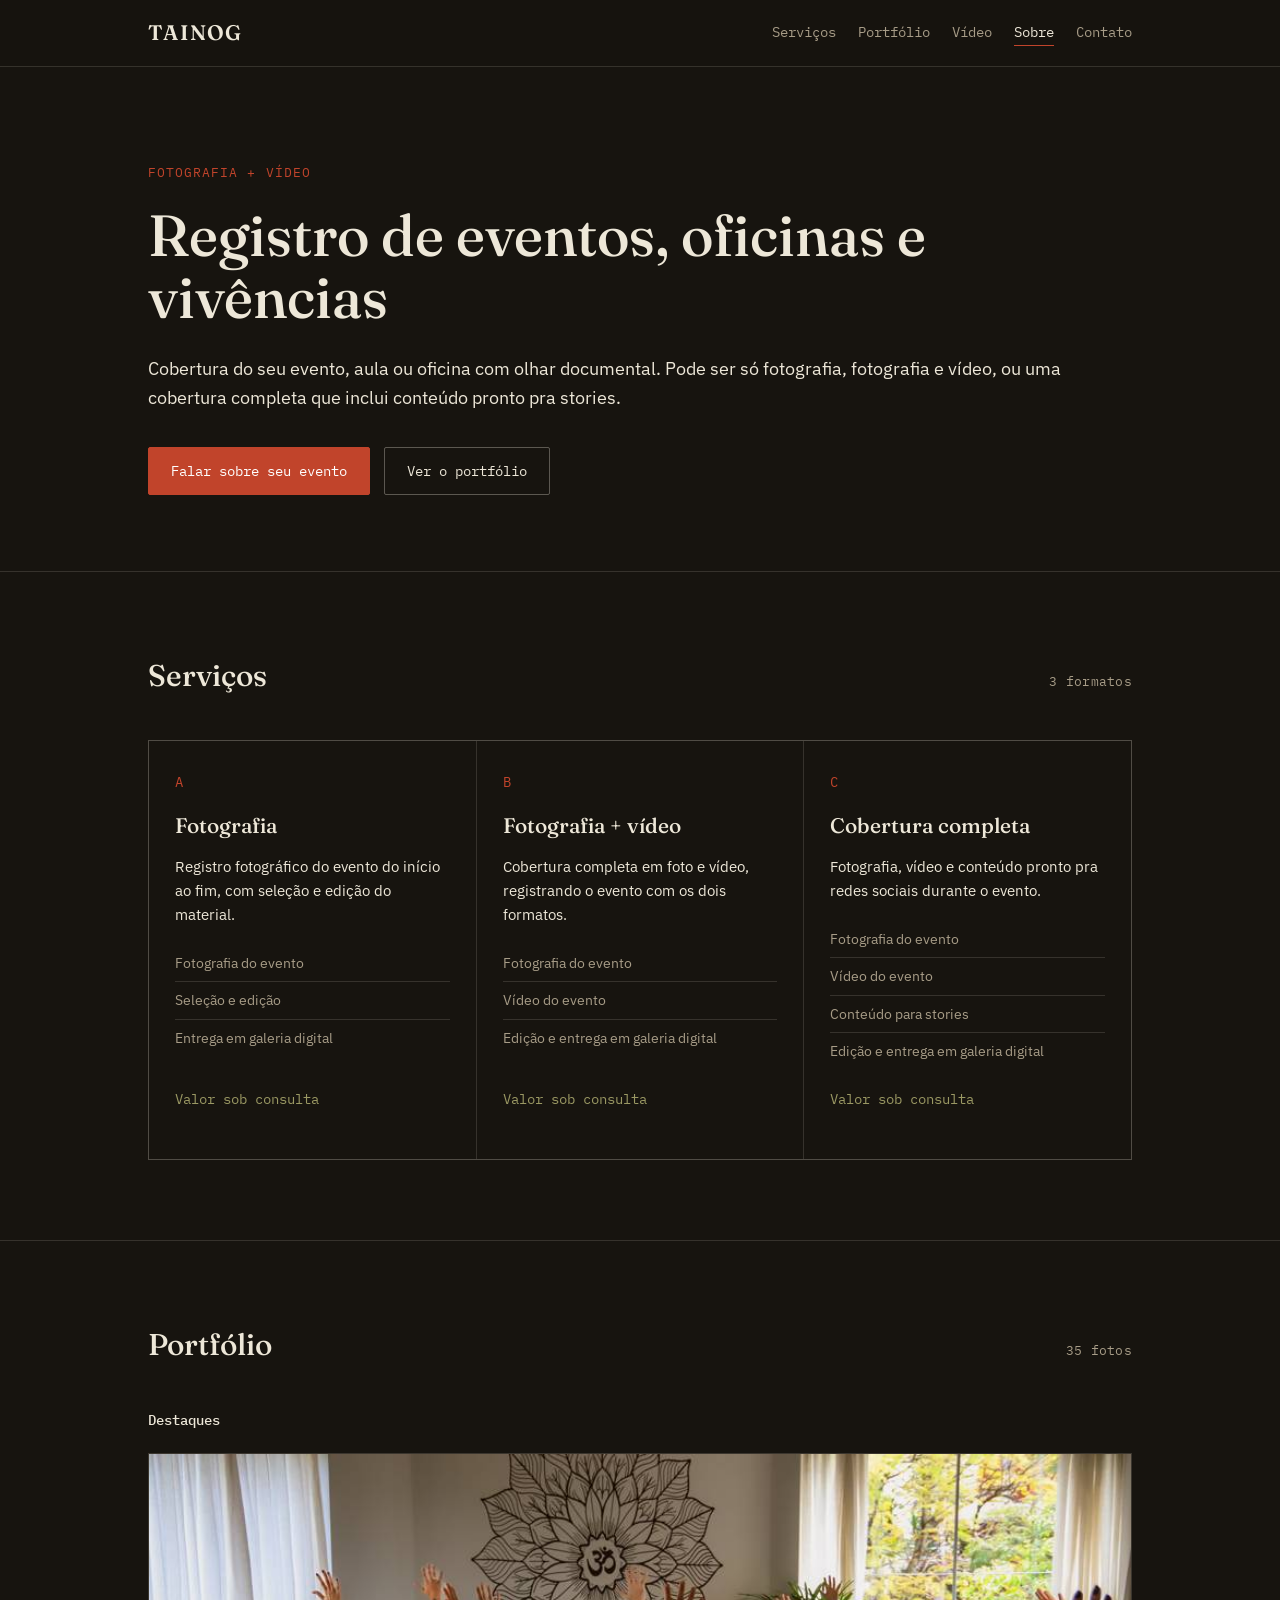
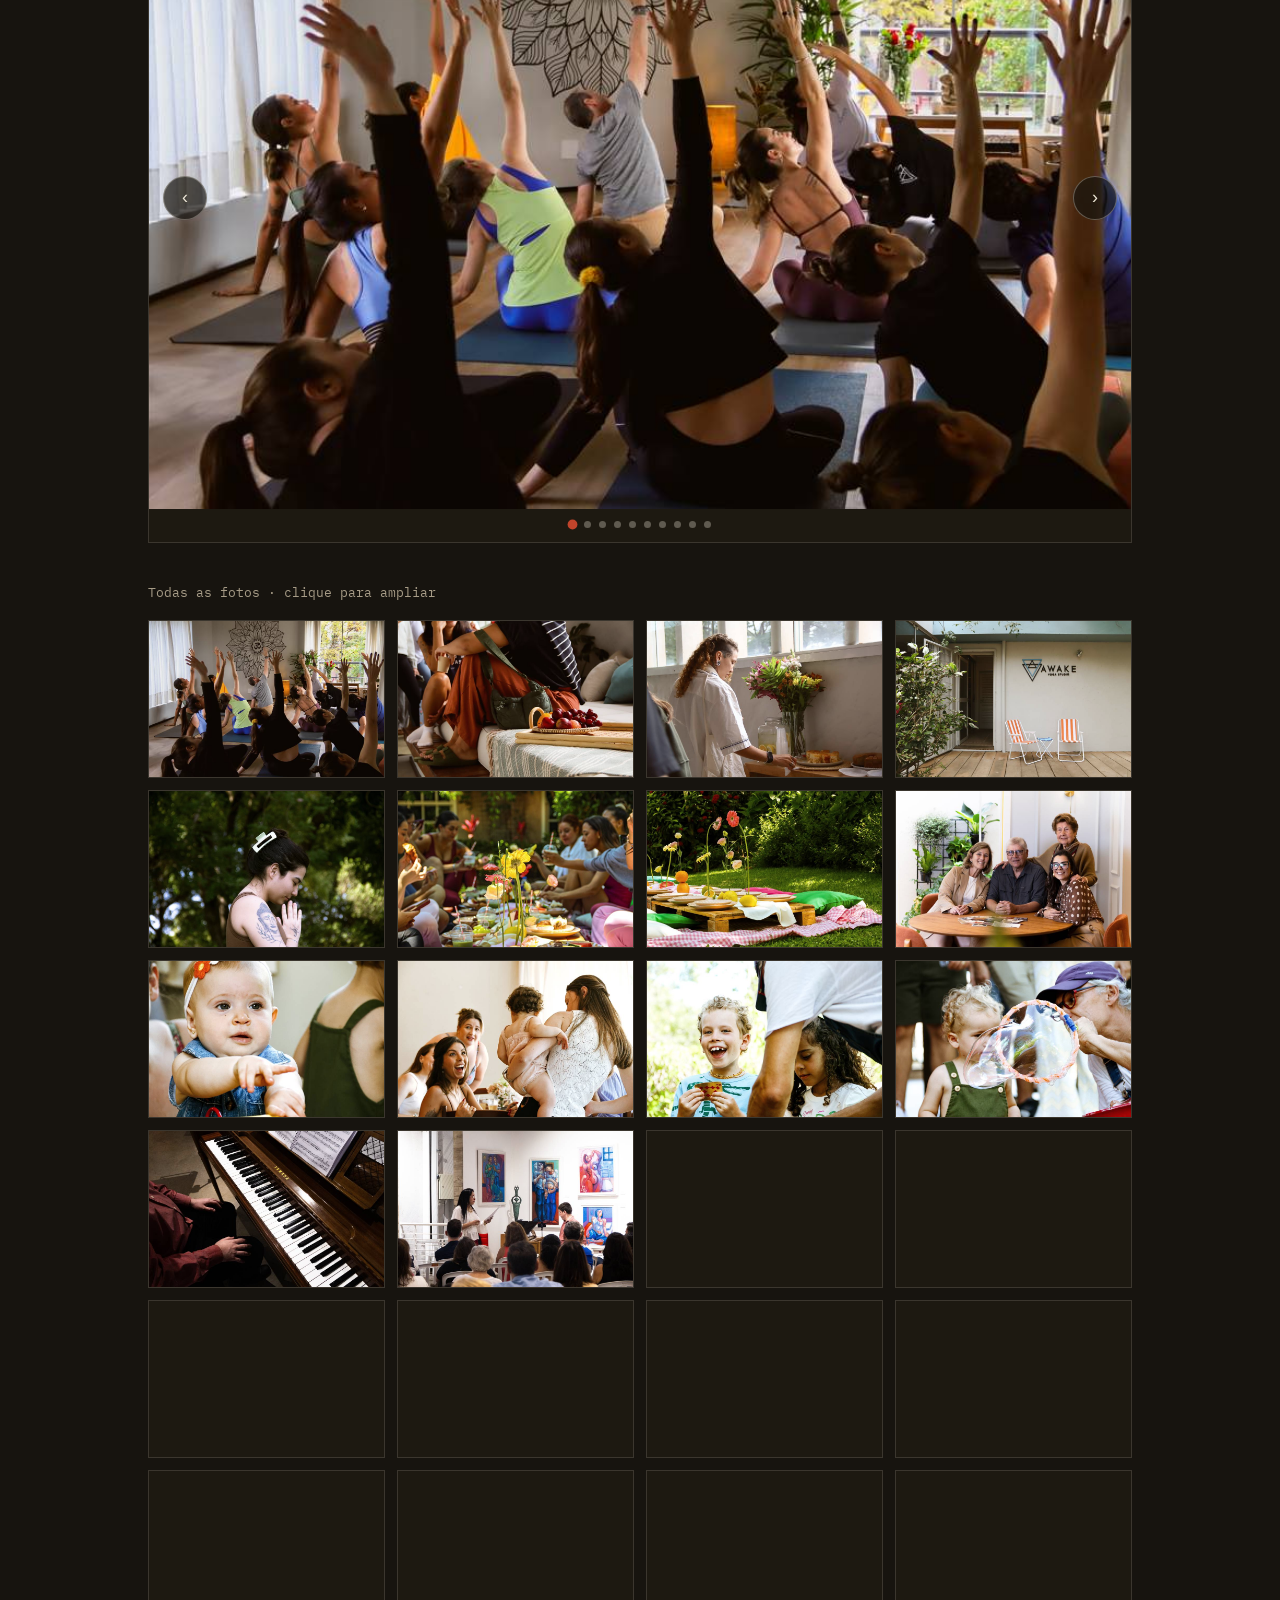
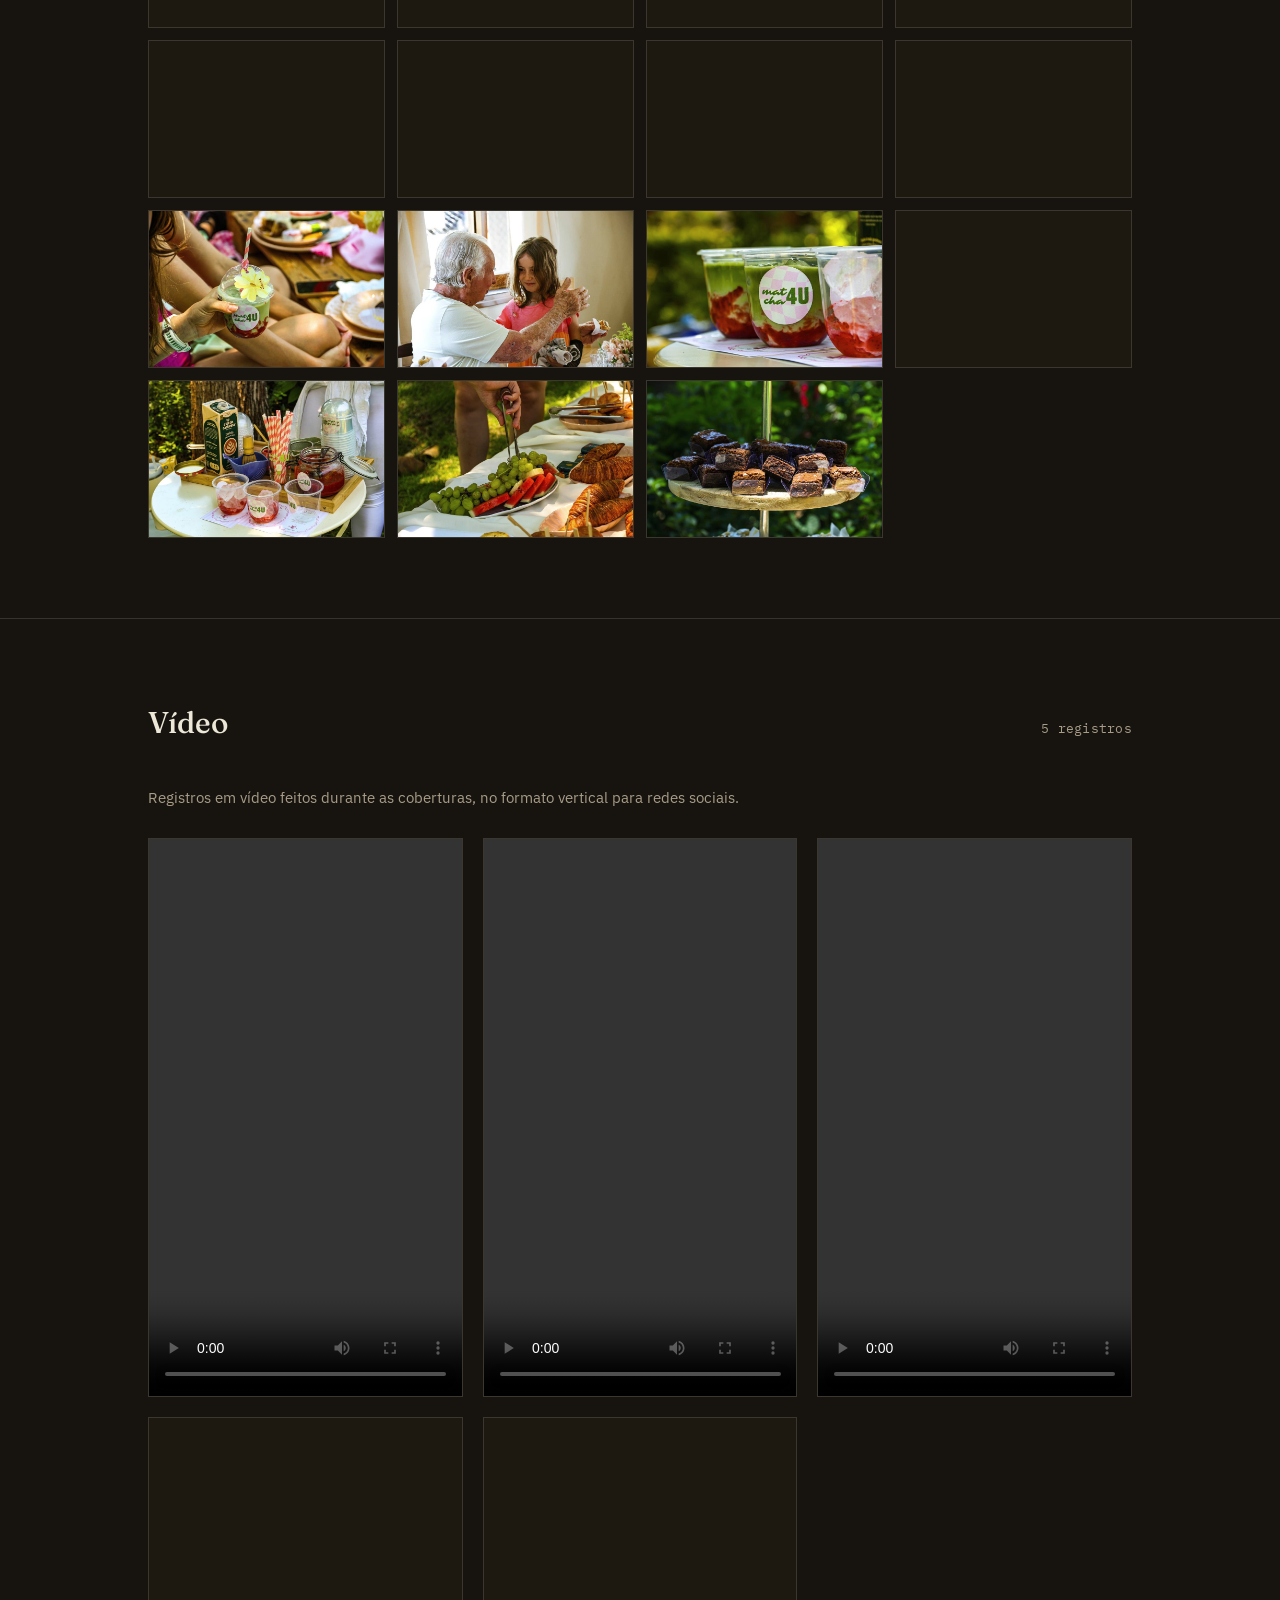
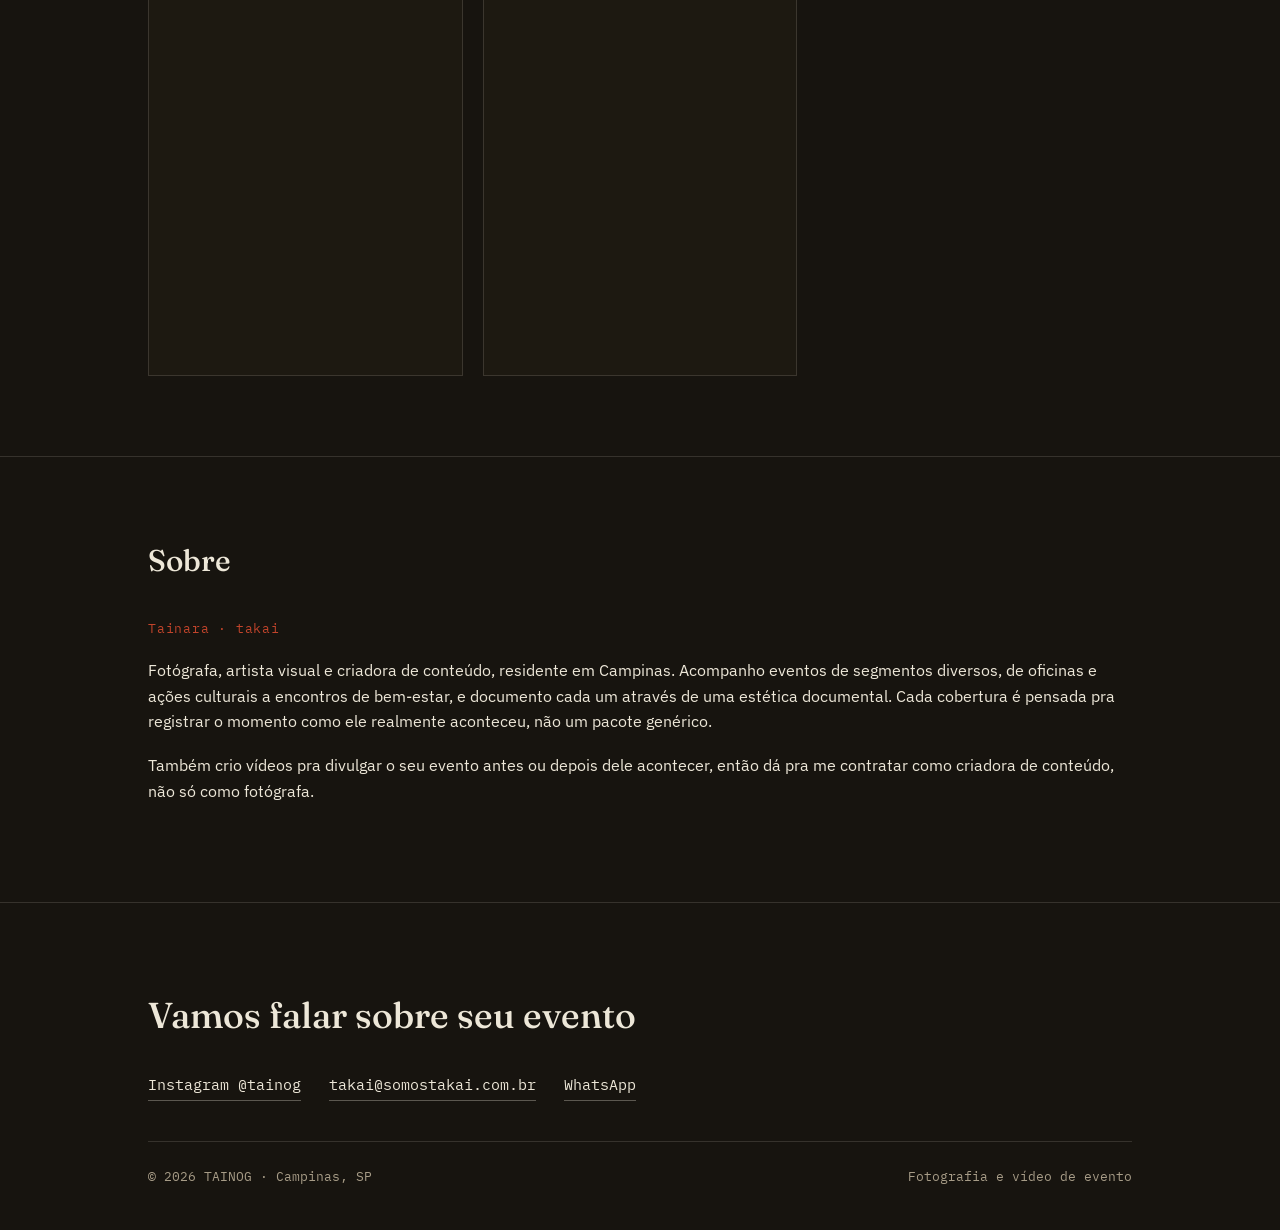
==== commit 14db45d6: "Atualiza contatos, solta as quebras de linha e adiciona botão de topo - e-mail e WhatsApp reais no r" ====
--- a/index.html
+++ b/index.html
@@ -52,7 +52,7 @@
       <h1>Registro de eventos, oficinas e vivências</h1>
       <p class="lead">Cobertura do seu evento, aula ou oficina com olhar documental. Pode ser só fotografia, fotografia e vídeo, ou uma cobertura completa que inclui conteúdo pronto pra stories.</p>
       <div class="hero-actions">
-        <a class="btn btn-primary" href="#contato">Falar sobre seu evento</a>
+        <a class="btn btn-primary" href="https://api.whatsapp.com/send?phone=5519991595540" target="_blank" rel="noopener">Falar sobre seu evento</a>
         <a class="btn btn-ghost" href="#portfolio">Ver o portfólio</a>
       </div>
     </div>
@@ -387,11 +387,10 @@
 <footer class="site-footer" id="contato">
   <div class="wrap">
     <h2>Vamos falar sobre seu evento</h2>
-    <!-- TODO: trocar o e-mail e o número de WhatsApp pelos dados reais antes de divulgar o site. -->
     <div class="contact-list">
       <a href="https://instagram.com/tainog" target="_blank" rel="noopener">Instagram @tainog</a>
-      <a href="mailto:seuemail@exemplo.com">seuemail@exemplo.com</a>
-      <a href="https://wa.me/5500000000000" target="_blank" rel="noopener">WhatsApp</a>
+      <a href="mailto:takai@somostakai.com.br">takai@somostakai.com.br</a>
+      <a href="https://api.whatsapp.com/send?phone=5519991595540" target="_blank" rel="noopener">WhatsApp</a>
     </div>
     <div class="colophon">
       <span>© <span id="year">2026</span> TAINOG · Campinas, SP</span>
@@ -399,6 +398,10 @@
     </div>
   </div>
 </footer>
+
+<button class="to-top" id="to-top" type="button" aria-label="Voltar ao topo">
+  <span aria-hidden="true">&#8593;</span>
+</button>
 
 <dialog class="lightbox" id="lightbox" aria-label="Foto ampliada">
   <div>
--- a/assets/css/style.css
+++ b/assets/css/style.css
@@ -163,11 +163,9 @@
   font-size: clamp(34px, 6vw, 58px);
   line-height: 1.08;
   margin: 0 0 26px;
-  max-width: 16ch;
 }
 
 .hero .lead {
-  max-width: 58ch;
   font-size: clamp(16px, 2vw, 18px);
   margin: 0;
 }
@@ -469,7 +467,6 @@
 .video-note {
   font-size: 14.5px;
   color: var(--muted);
-  max-width: 62ch;
   margin: 0 0 28px;
 }
 
@@ -505,7 +502,6 @@
 }
 
 .about p {
-  max-width: 64ch;
   margin: 0 0 18px;
 }
 
@@ -520,7 +516,6 @@
   font-weight: 500;
   font-size: clamp(26px, 4vw, 36px);
   margin: 0 0 28px;
-  max-width: 18ch;
 }
 
 .contact-list {
@@ -550,6 +545,48 @@
   font-family: var(--font-mono);
   font-size: 12.5px;
   color: var(--muted);
+}
+
+/* --------------------------------------------------- voltar ao topo -- */
+
+.to-top {
+  position: fixed;
+  right: 24px;
+  bottom: 24px;
+  z-index: 50;
+  width: 46px;
+  height: 46px;
+  display: grid;
+  place-items: center;
+  font-size: 20px;
+  line-height: 1;
+  color: var(--text);
+  background: color-mix(in srgb, var(--paper-2) 92%, transparent);
+  border: 1px solid var(--line-strong);
+  border-radius: 50%;
+  cursor: pointer;
+  opacity: 0;
+  visibility: hidden;
+  transform: translateY(10px);
+  transition: opacity 0.25s var(--ease), transform 0.25s var(--ease),
+              visibility 0.25s var(--ease), background 0.2s var(--ease),
+              border-color 0.2s var(--ease);
+}
+
+.to-top.is-visible {
+  opacity: 1;
+  visibility: visible;
+  transform: none;
+}
+
+.to-top:hover {
+  background: var(--red);
+  border-color: var(--red);
+  color: #fff;
+}
+
+@media (max-width: 640px) {
+  .to-top { right: 16px; bottom: 16px; width: 42px; height: 42px; }
 }
 
 /* ---------------------------------------------------------- responsivo -- */
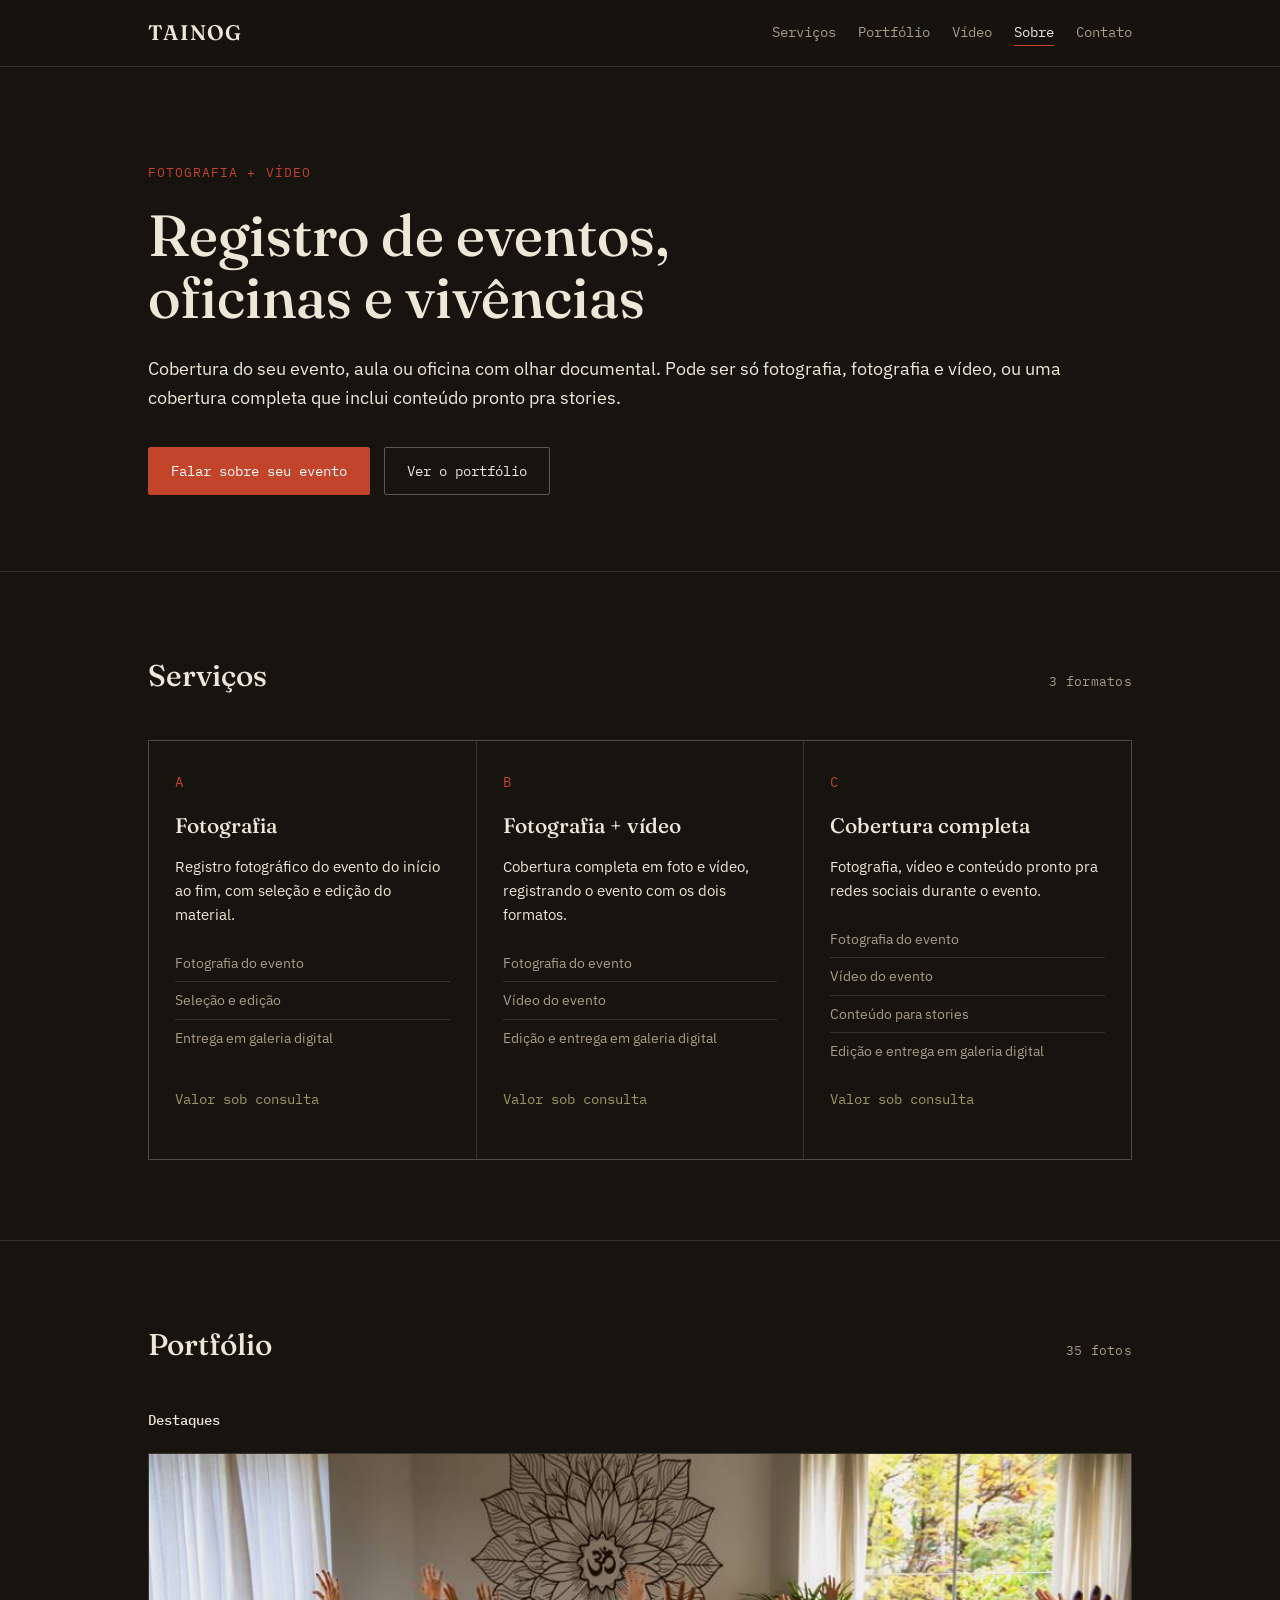
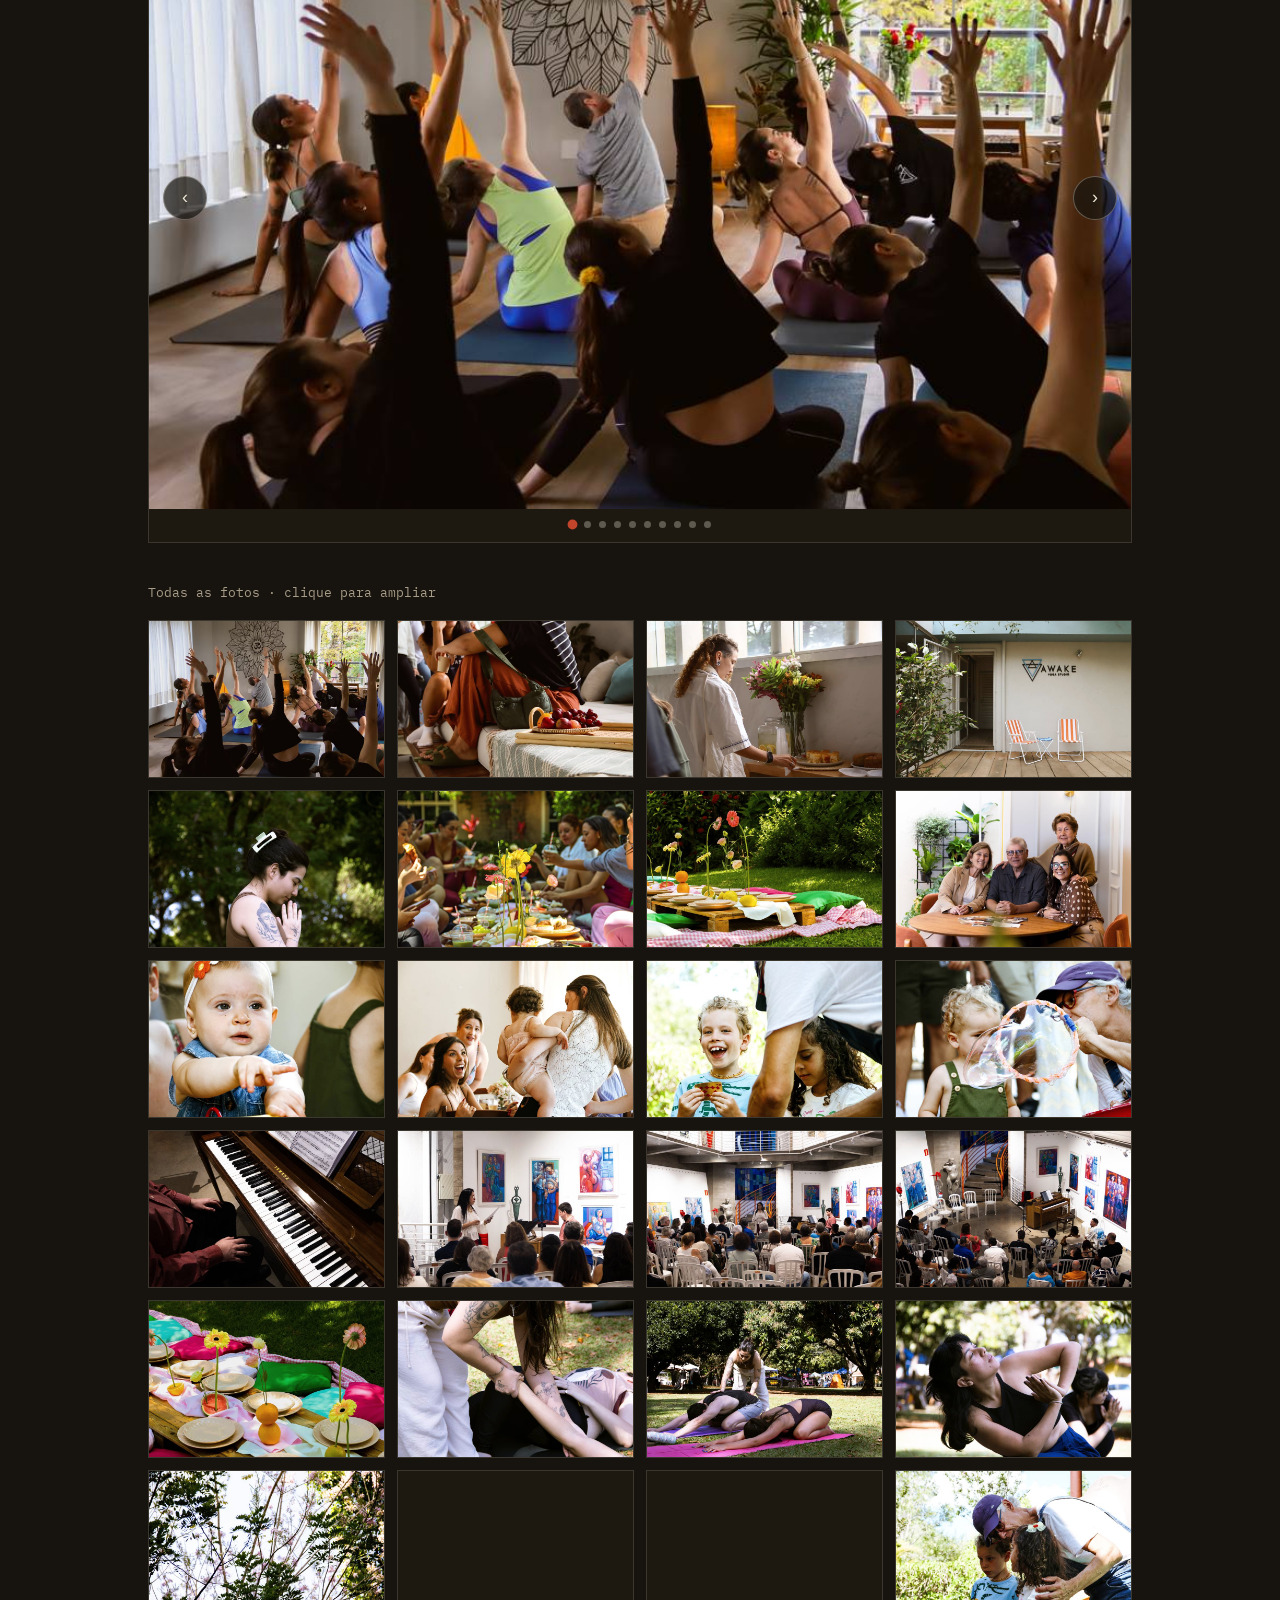
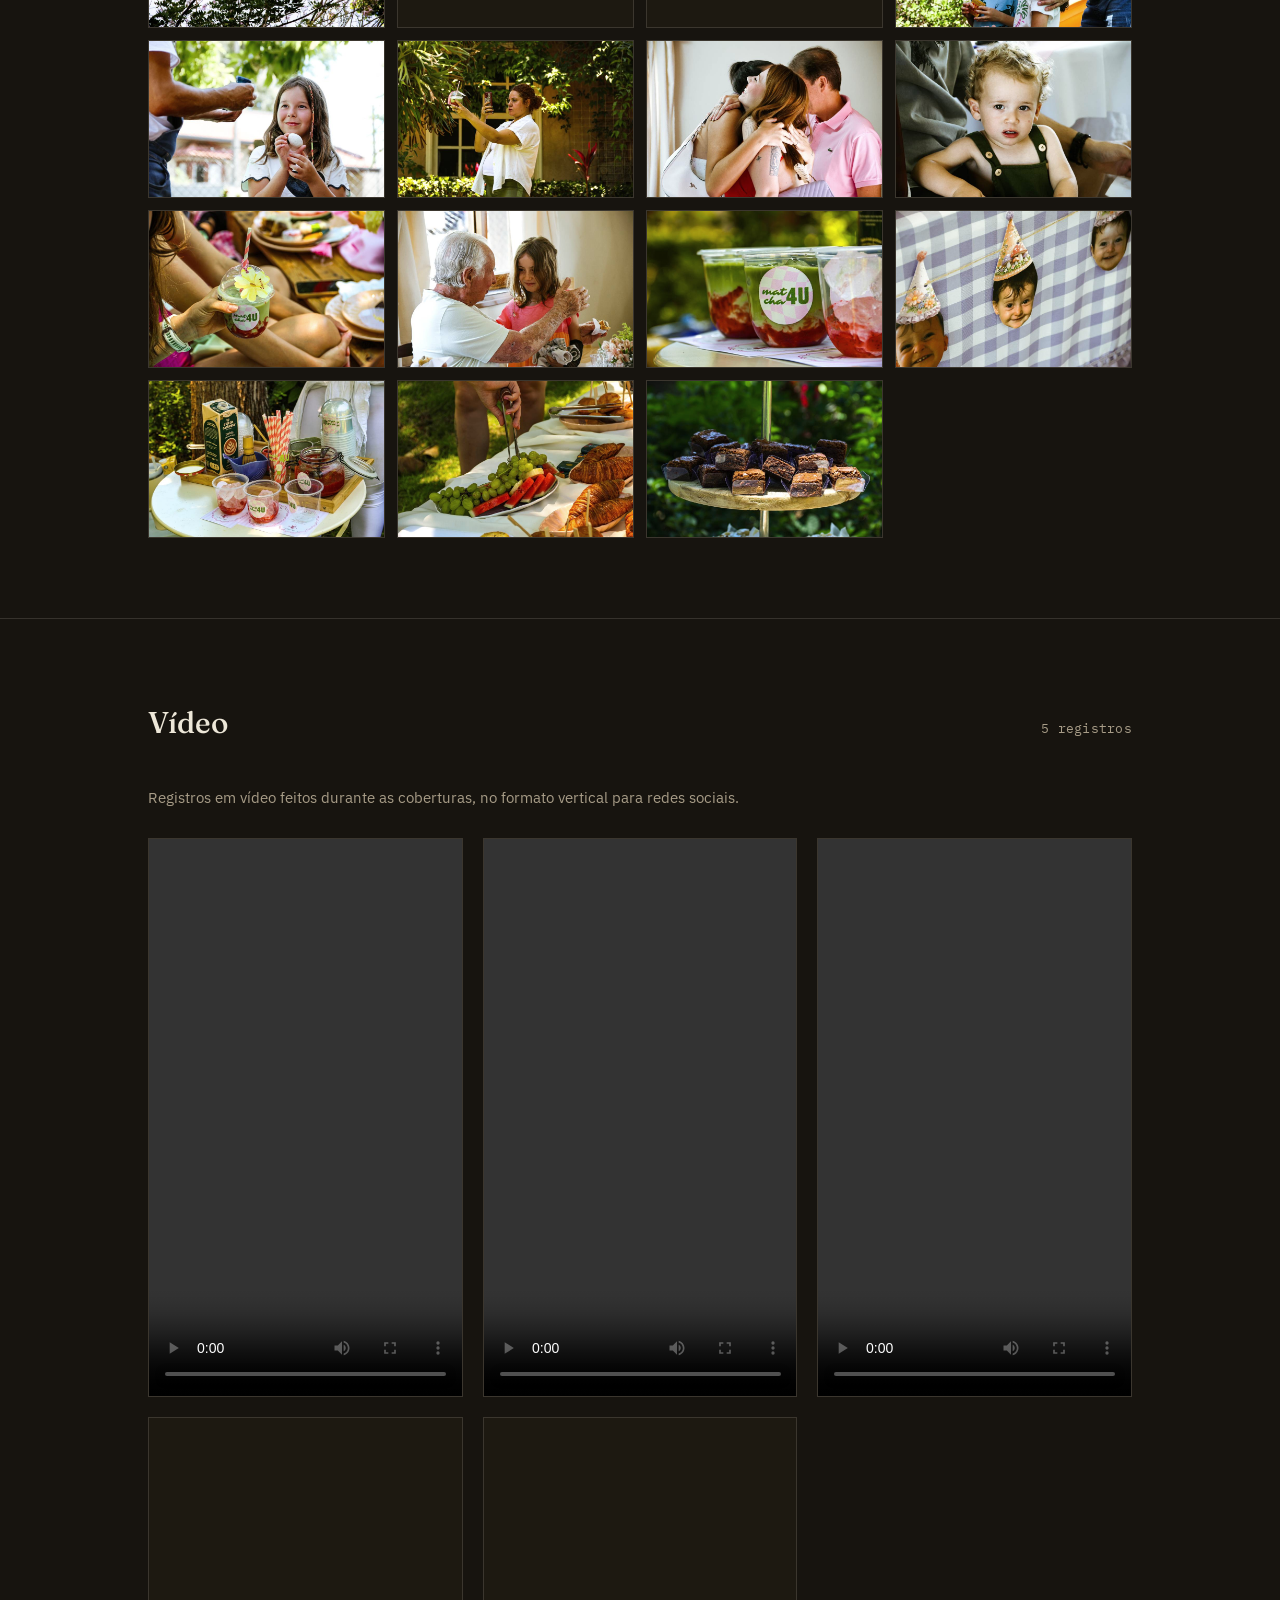
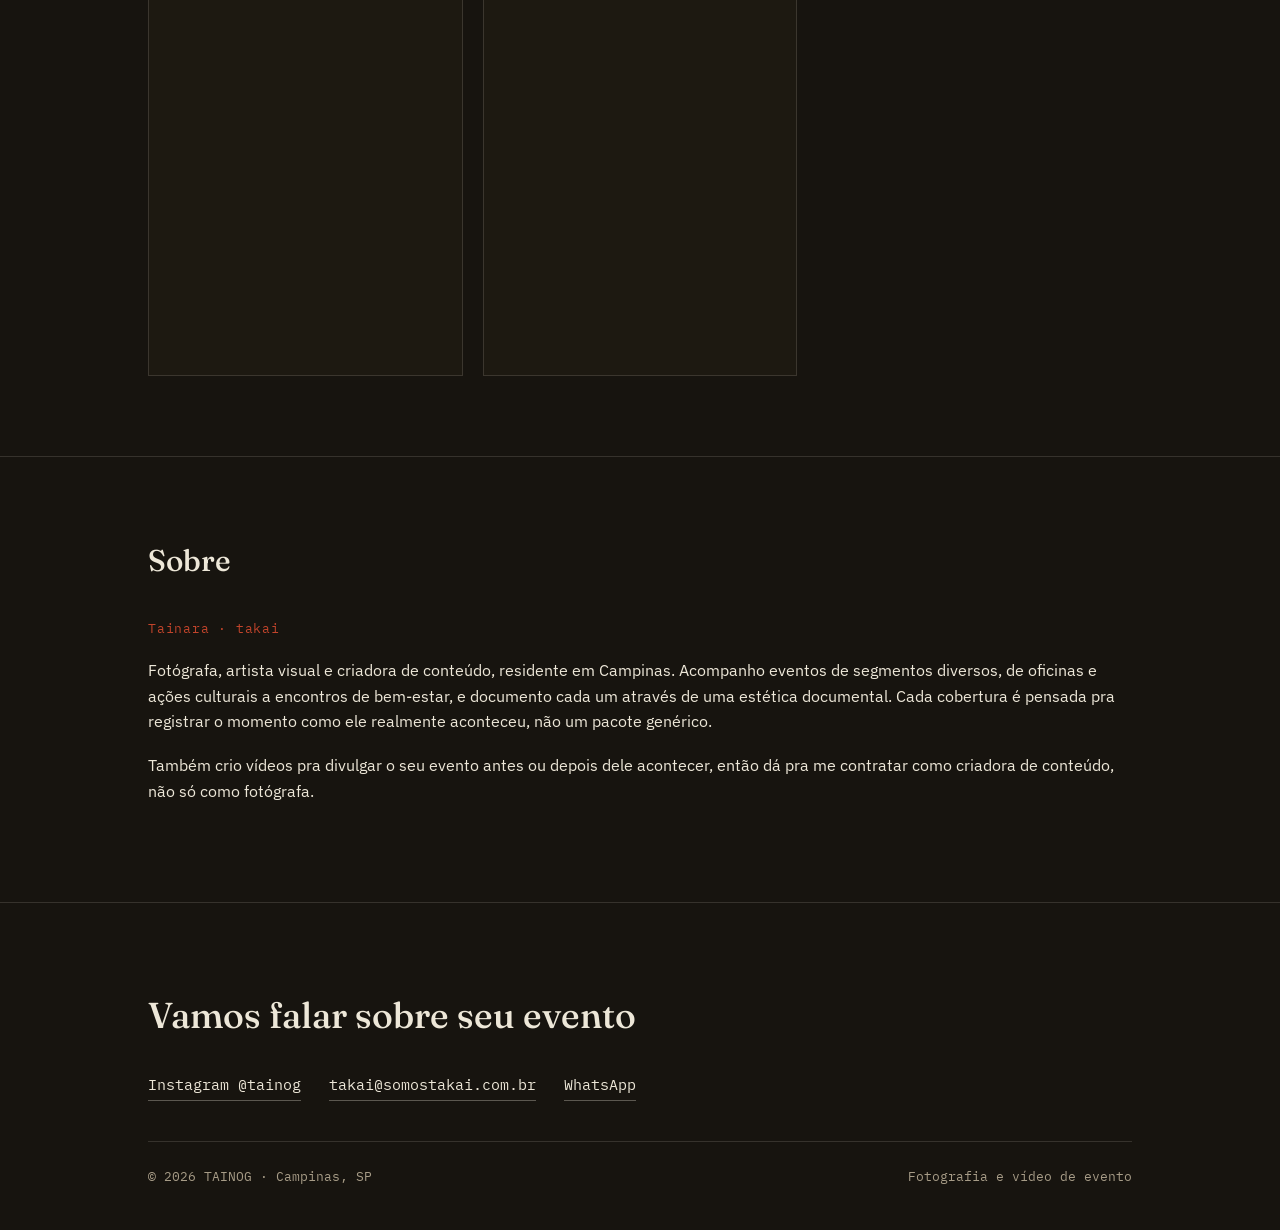
==== commit fb95c42f: "Quebra o título do hero em duas linhas e inverte o botão de topo - "Registro de eventos," / "oficina" ====
--- a/index.html
+++ b/index.html
@@ -49,7 +49,7 @@
   <section class="hero" id="top">
     <div class="wrap">
       <p class="eyebrow">Fotografia + vídeo</p>
-      <h1>Registro de eventos, oficinas e vivências</h1>
+      <h1>Registro de eventos,<br>oficinas e vivências</h1>
       <p class="lead">Cobertura do seu evento, aula ou oficina com olhar documental. Pode ser só fotografia, fotografia e vídeo, ou uma cobertura completa que inclui conteúdo pronto pra stories.</p>
       <div class="hero-actions">
         <a class="btn btn-primary" href="https://api.whatsapp.com/send?phone=5519991595540" target="_blank" rel="noopener">Falar sobre seu evento</a>
--- a/assets/css/style.css
+++ b/assets/css/style.css
@@ -560,9 +560,9 @@
   place-items: center;
   font-size: 20px;
   line-height: 1;
-  color: var(--text);
-  background: color-mix(in srgb, var(--paper-2) 92%, transparent);
-  border: 1px solid var(--line-strong);
+  color: #fff;
+  background: var(--red);
+  border: 1px solid var(--red);
   border-radius: 50%;
   cursor: pointer;
   opacity: 0;
@@ -579,10 +579,12 @@
   transform: none;
 }
 
-.to-top:hover {
-  background: var(--red);
+.to-top:hover,
+.to-top:focus-visible,
+.to-top:active {
+  background: transparent;
   border-color: var(--red);
-  color: #fff;
+  color: var(--red);
 }
 
 @media (max-width: 640px) {
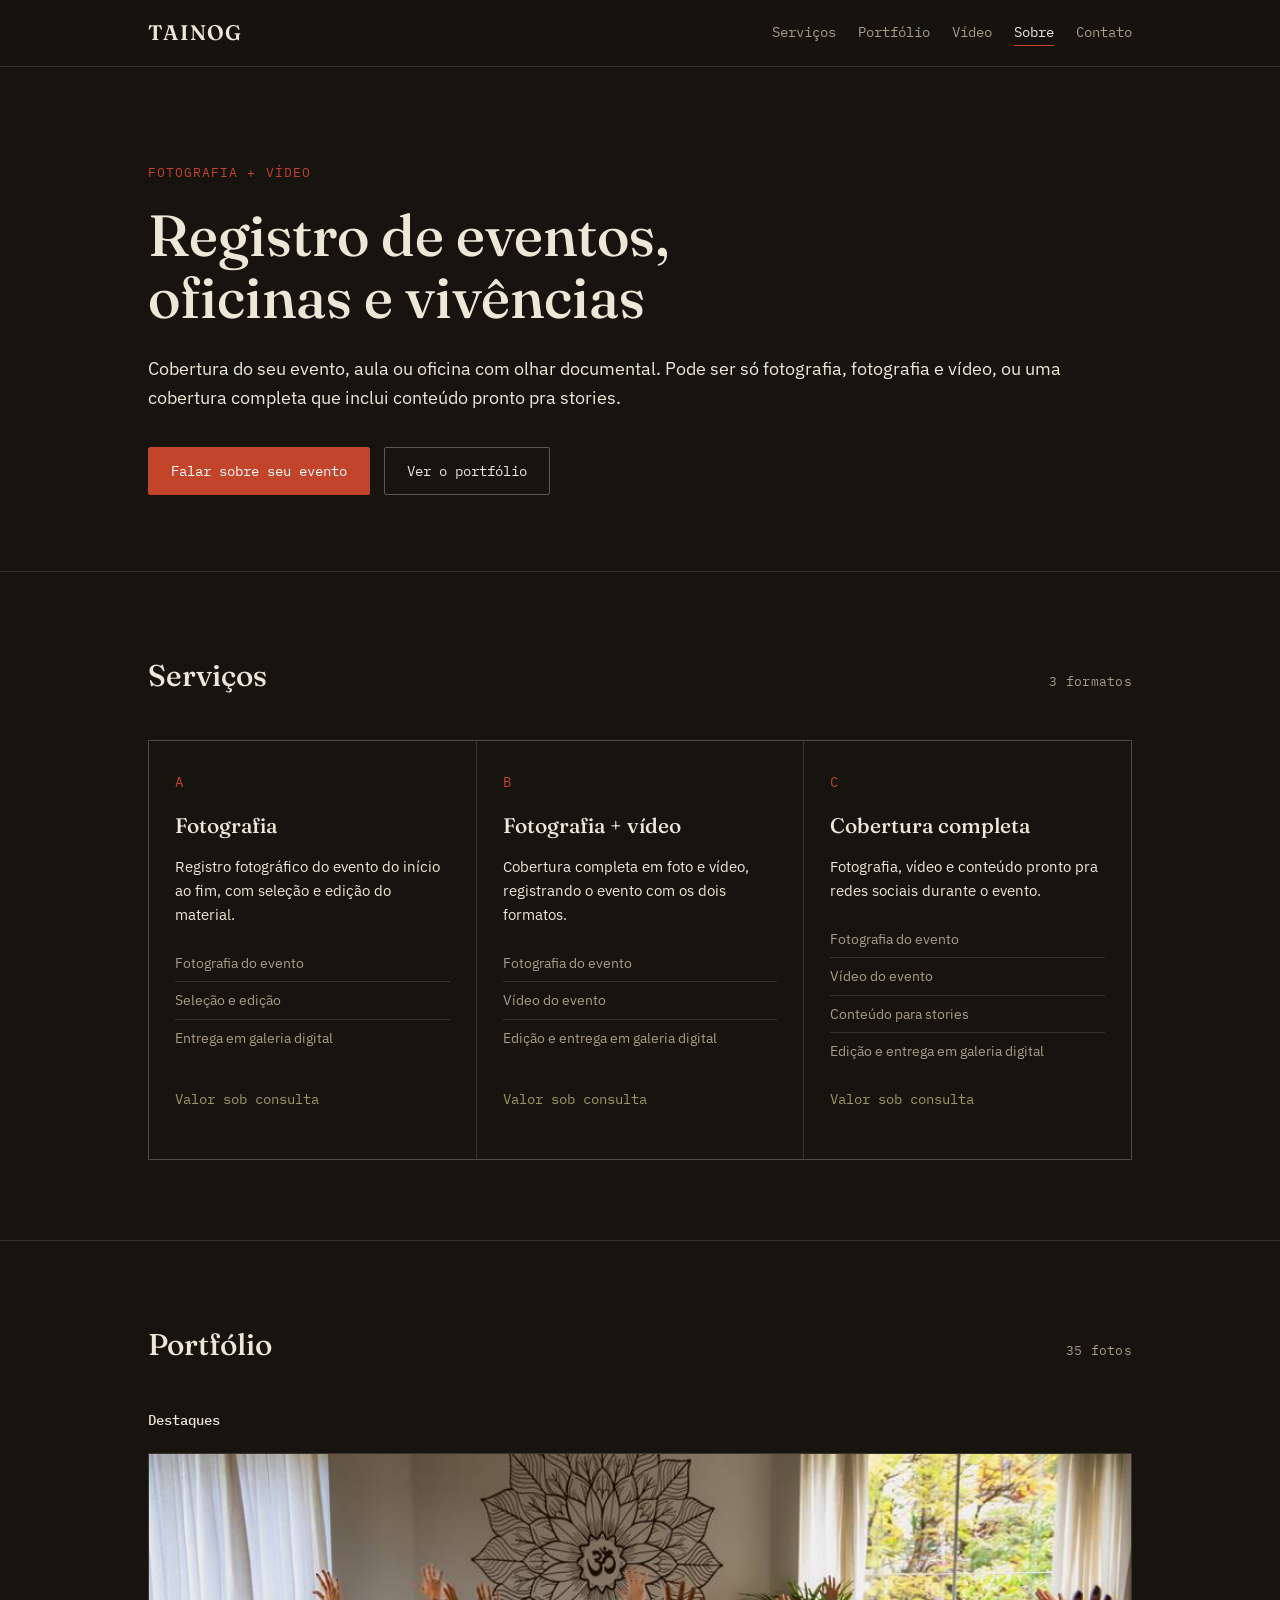
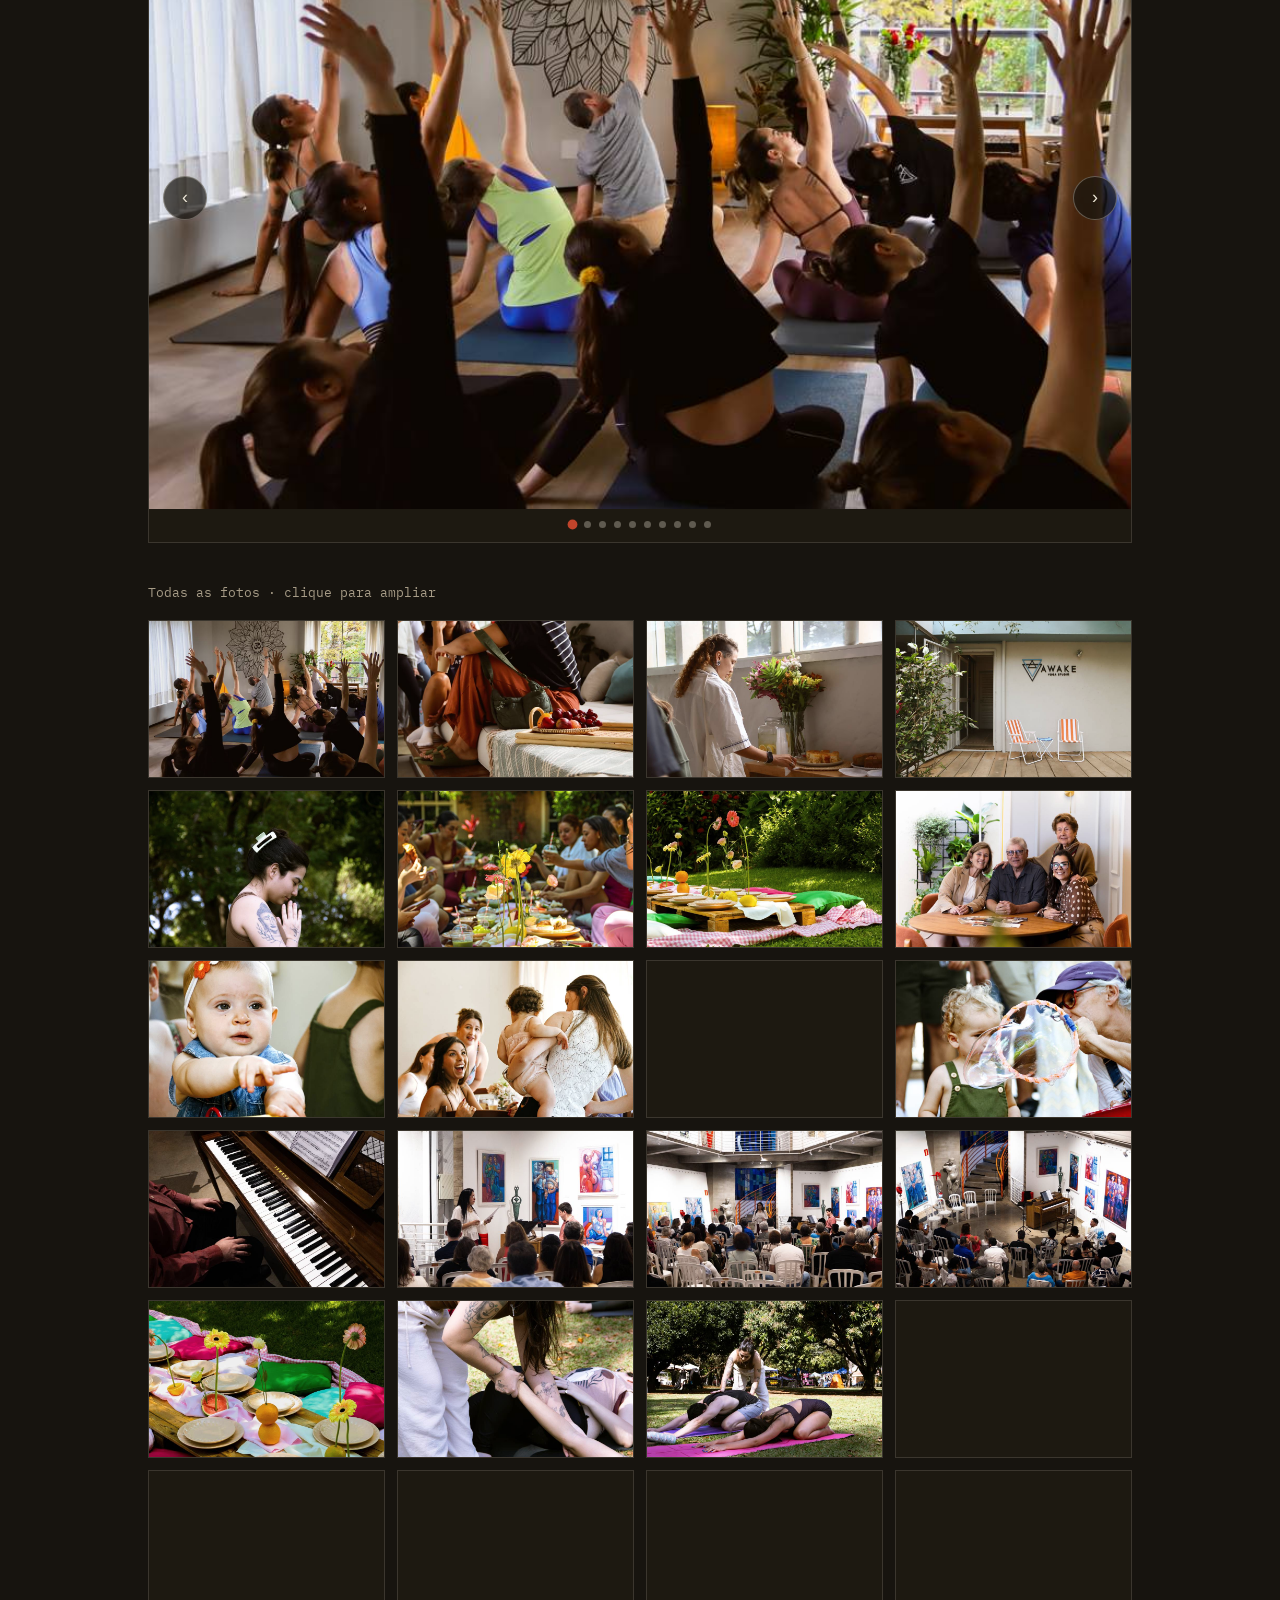
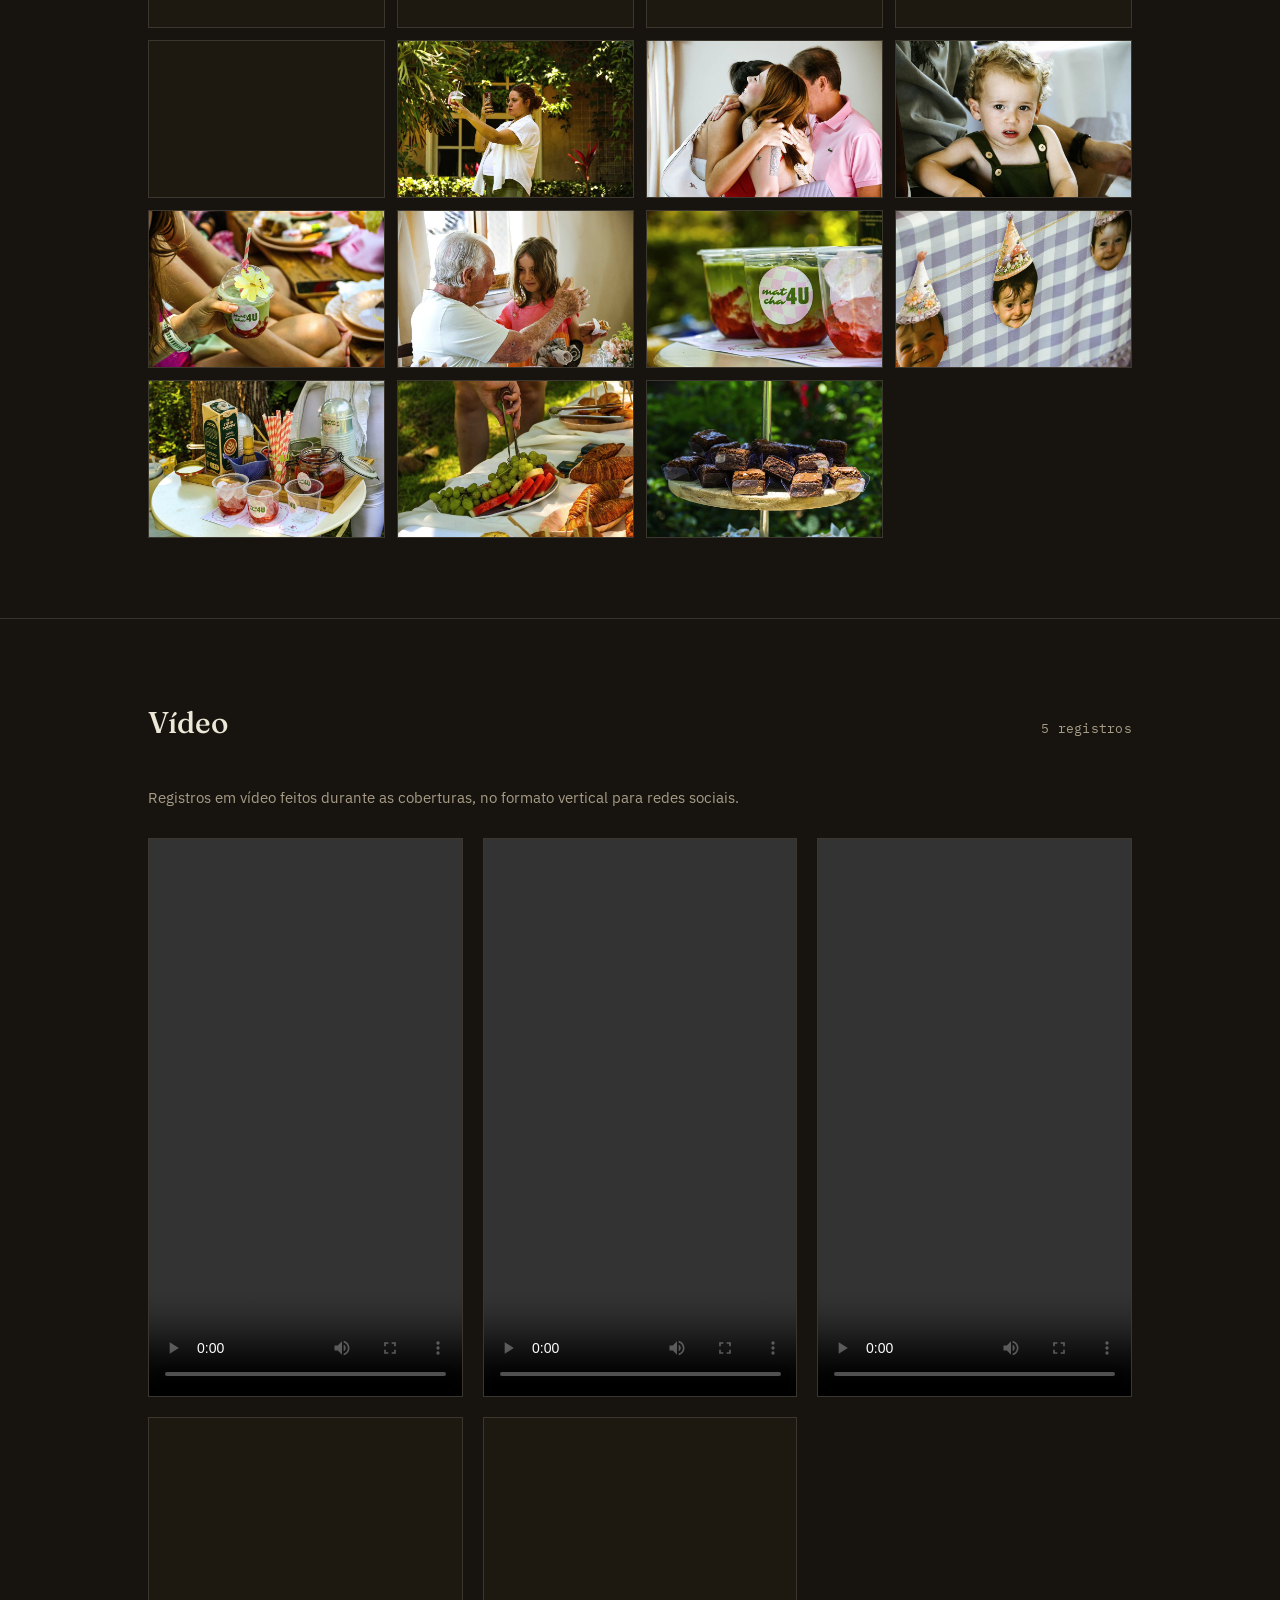
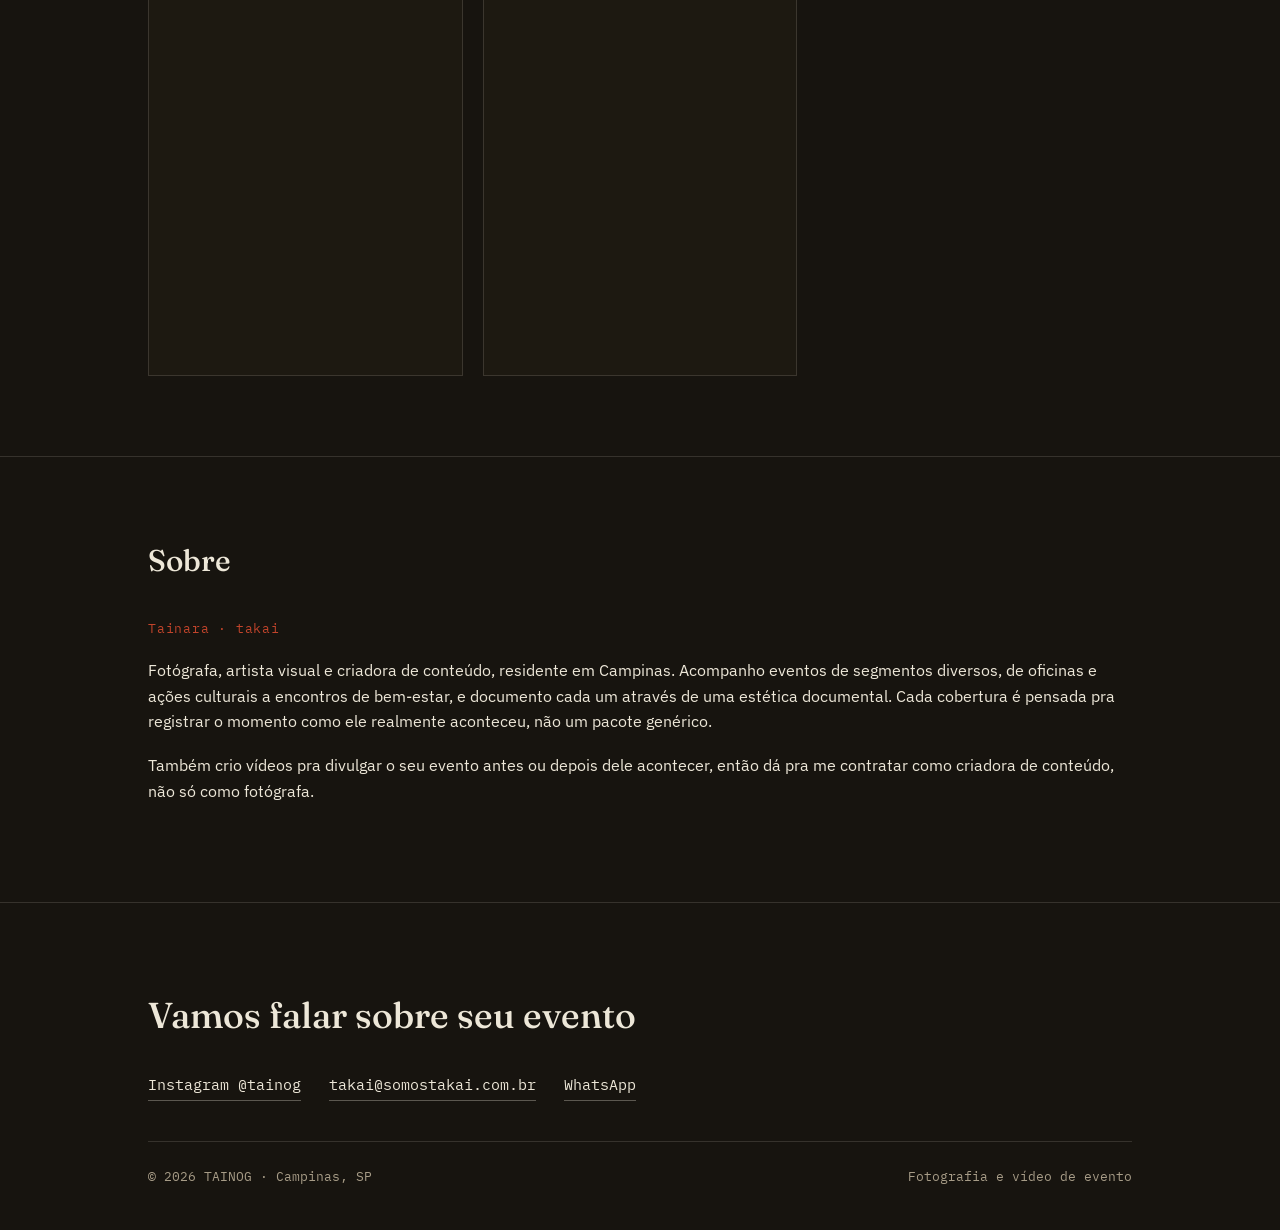
==== commit 15ba2e4f: "Versiona os links de CSS e JS para furar o cache do navegador O botão de voltar ao topo já estava co" ====
--- a/index.html
+++ b/index.html
@@ -22,7 +22,7 @@
 <link rel="preconnect" href="https://fonts.googleapis.com">
 <link rel="preconnect" href="https://fonts.gstatic.com" crossorigin>
 <link href="https://fonts.googleapis.com/css2?family=Fraunces:opsz,wght@9..144,400;9..144,500;9..144,600&amp;family=IBM+Plex+Sans:wght@400;500&amp;family=IBM+Plex+Mono:wght@400;500&amp;display=swap" rel="stylesheet">
-<link rel="stylesheet" href="assets/css/style.css">
+<link rel="stylesheet" href="assets/css/style.css?v=3">
 </head>
 <body>
 
@@ -436,6 +436,6 @@
 }
 </script>
 
-<script src="assets/js/main.js" defer></script>
+<script src="assets/js/main.js?v=3" defer></script>
 </body>
 </html>
